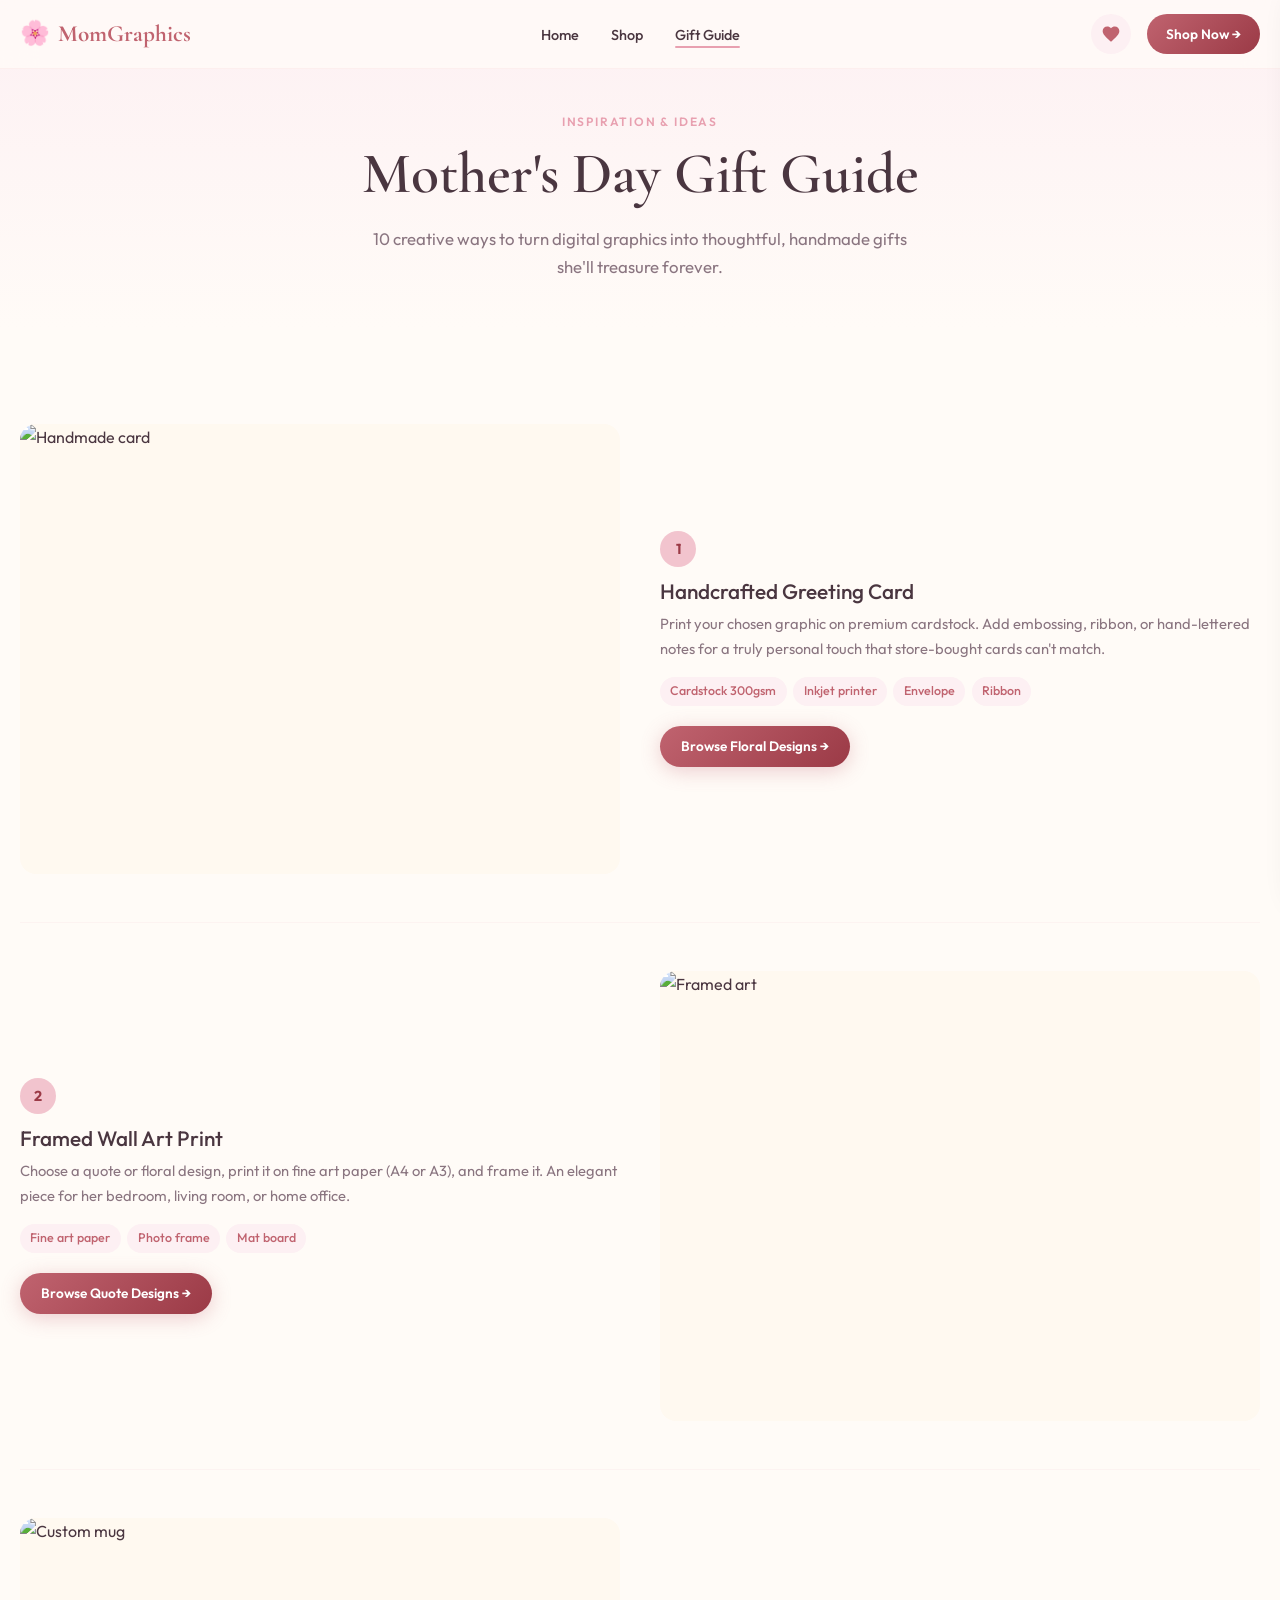
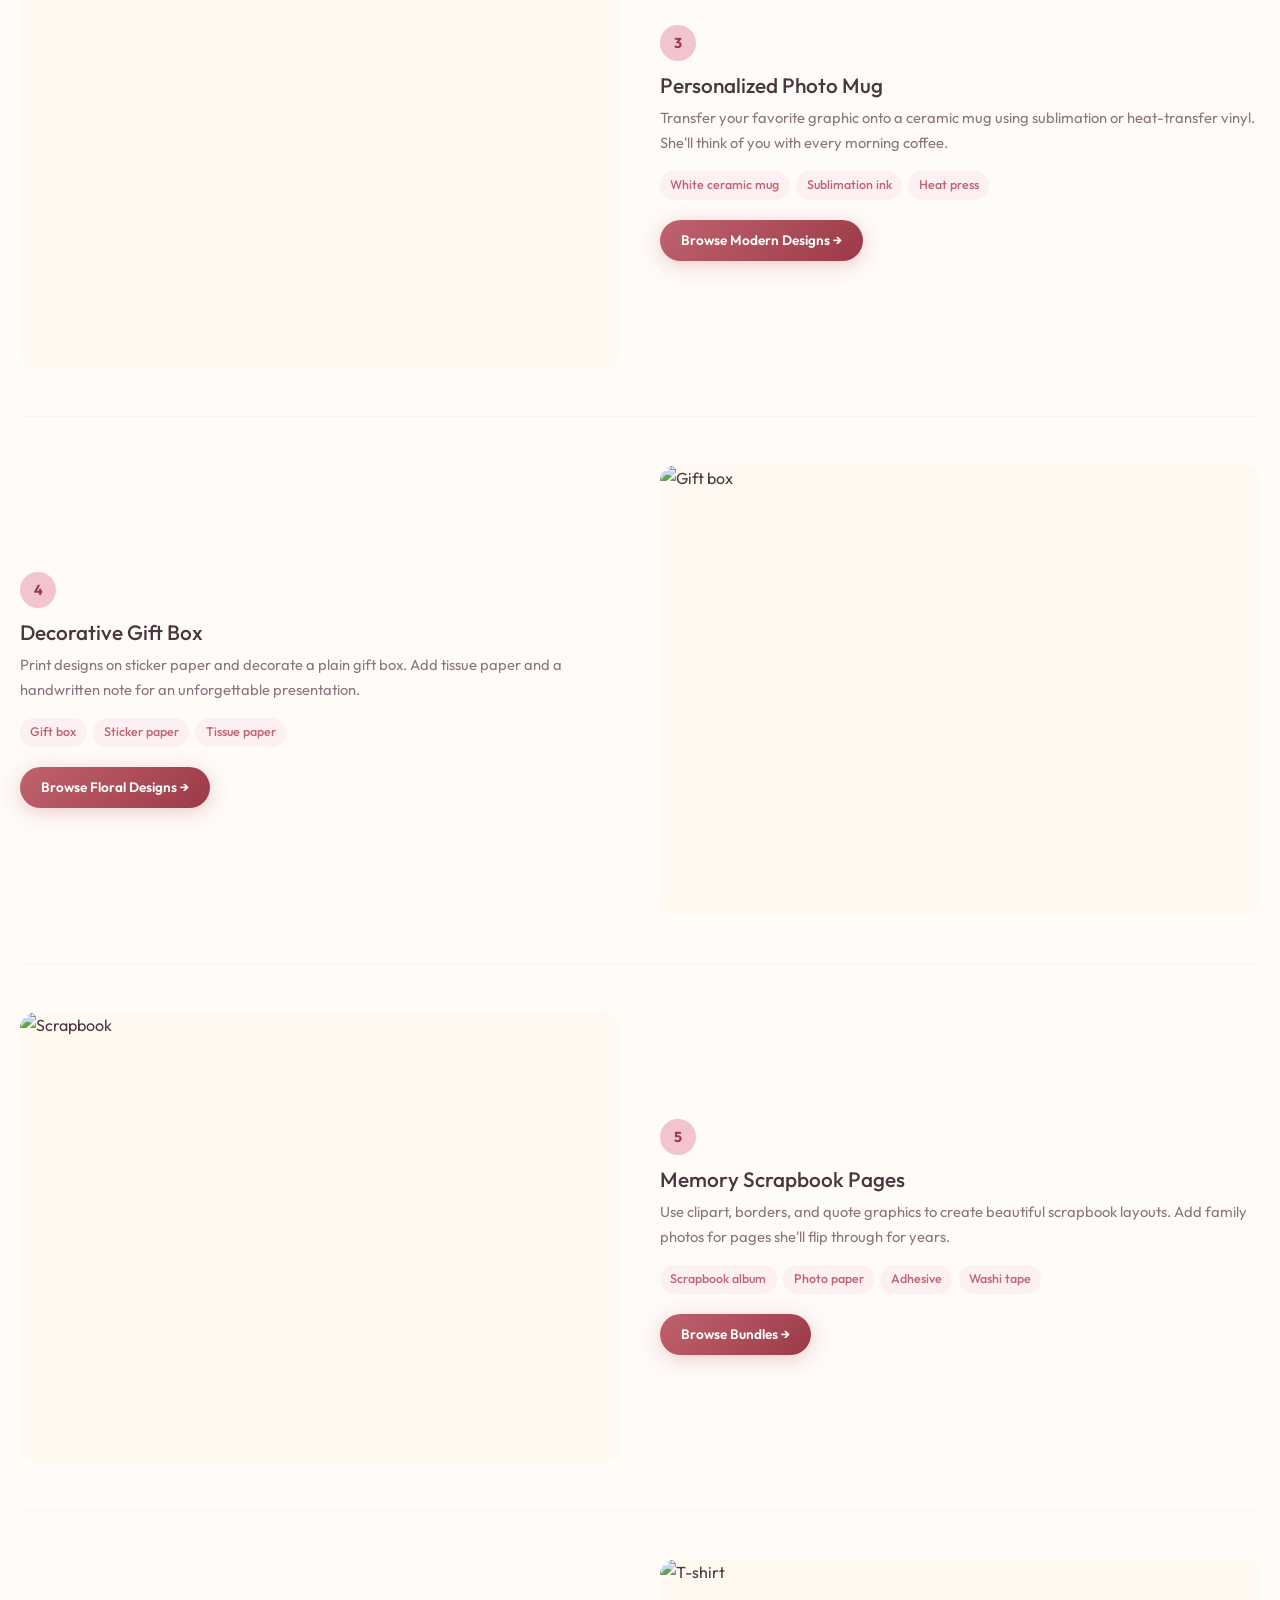
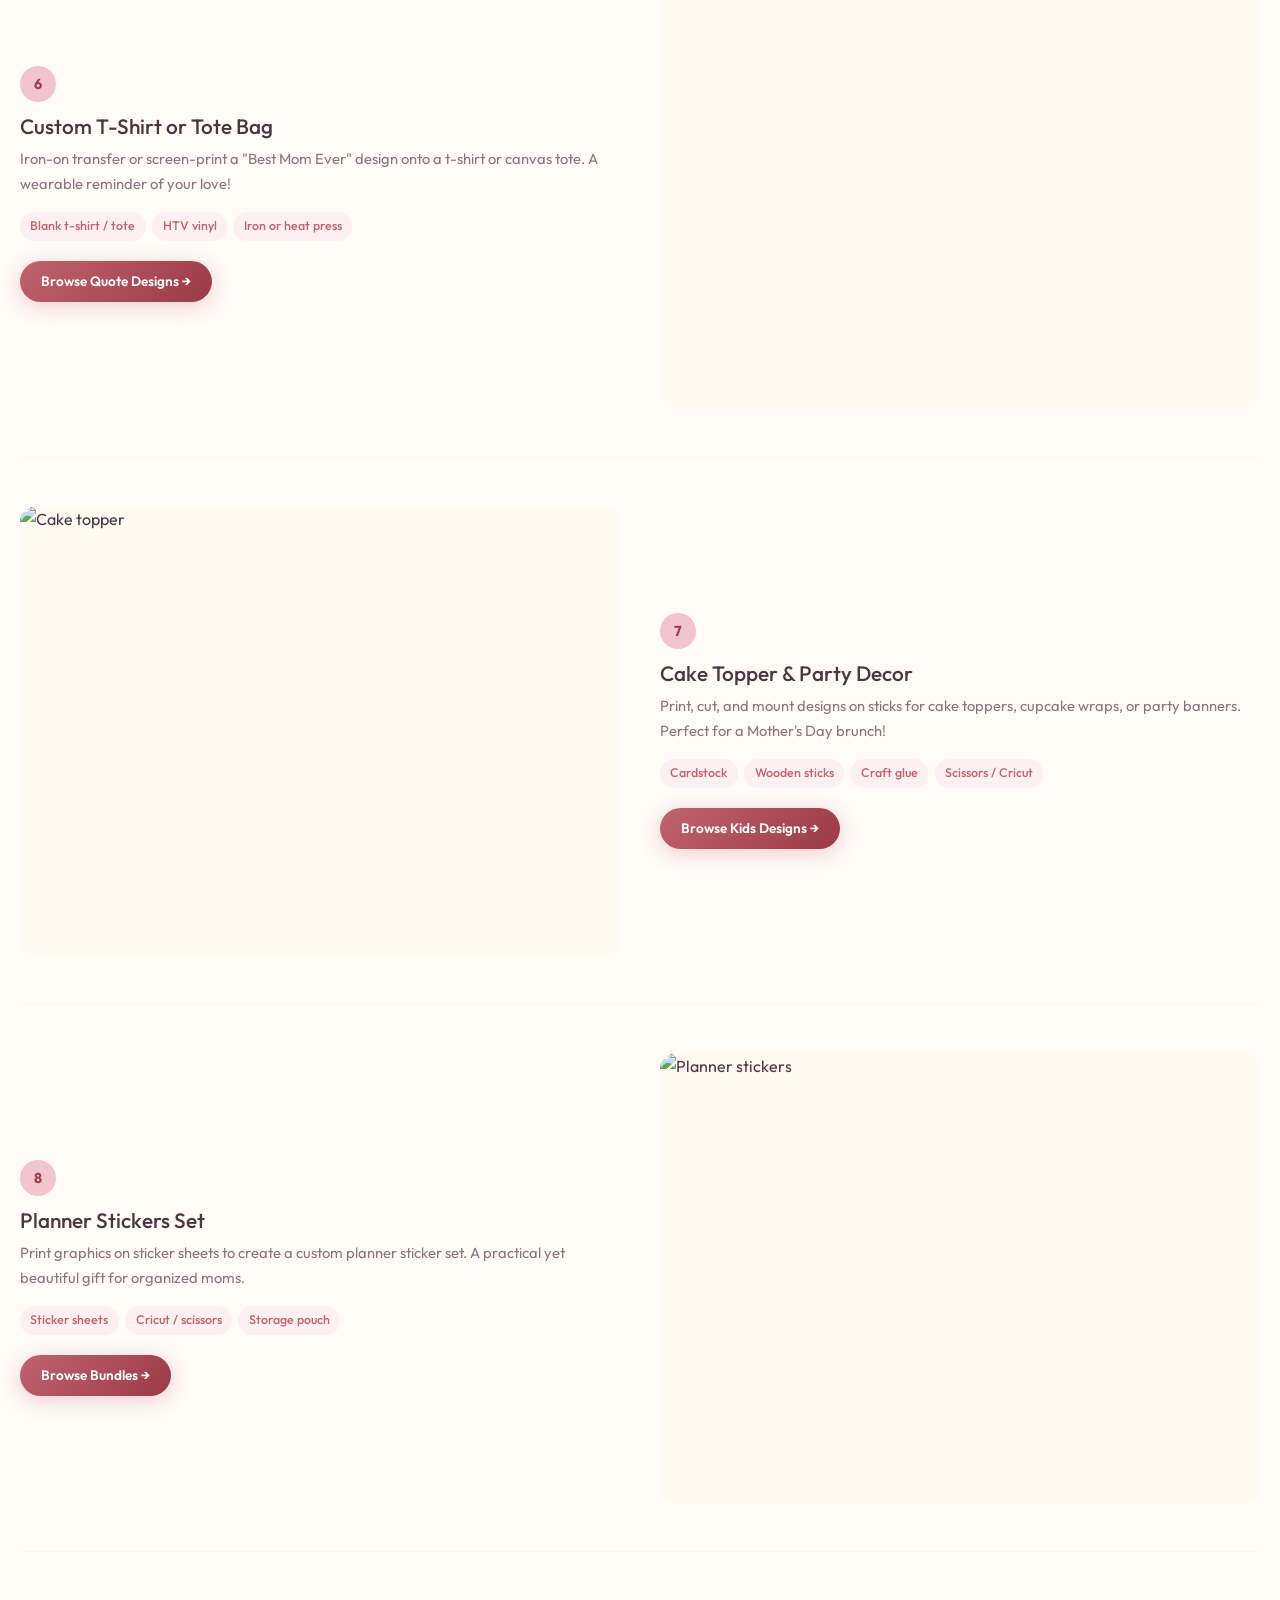
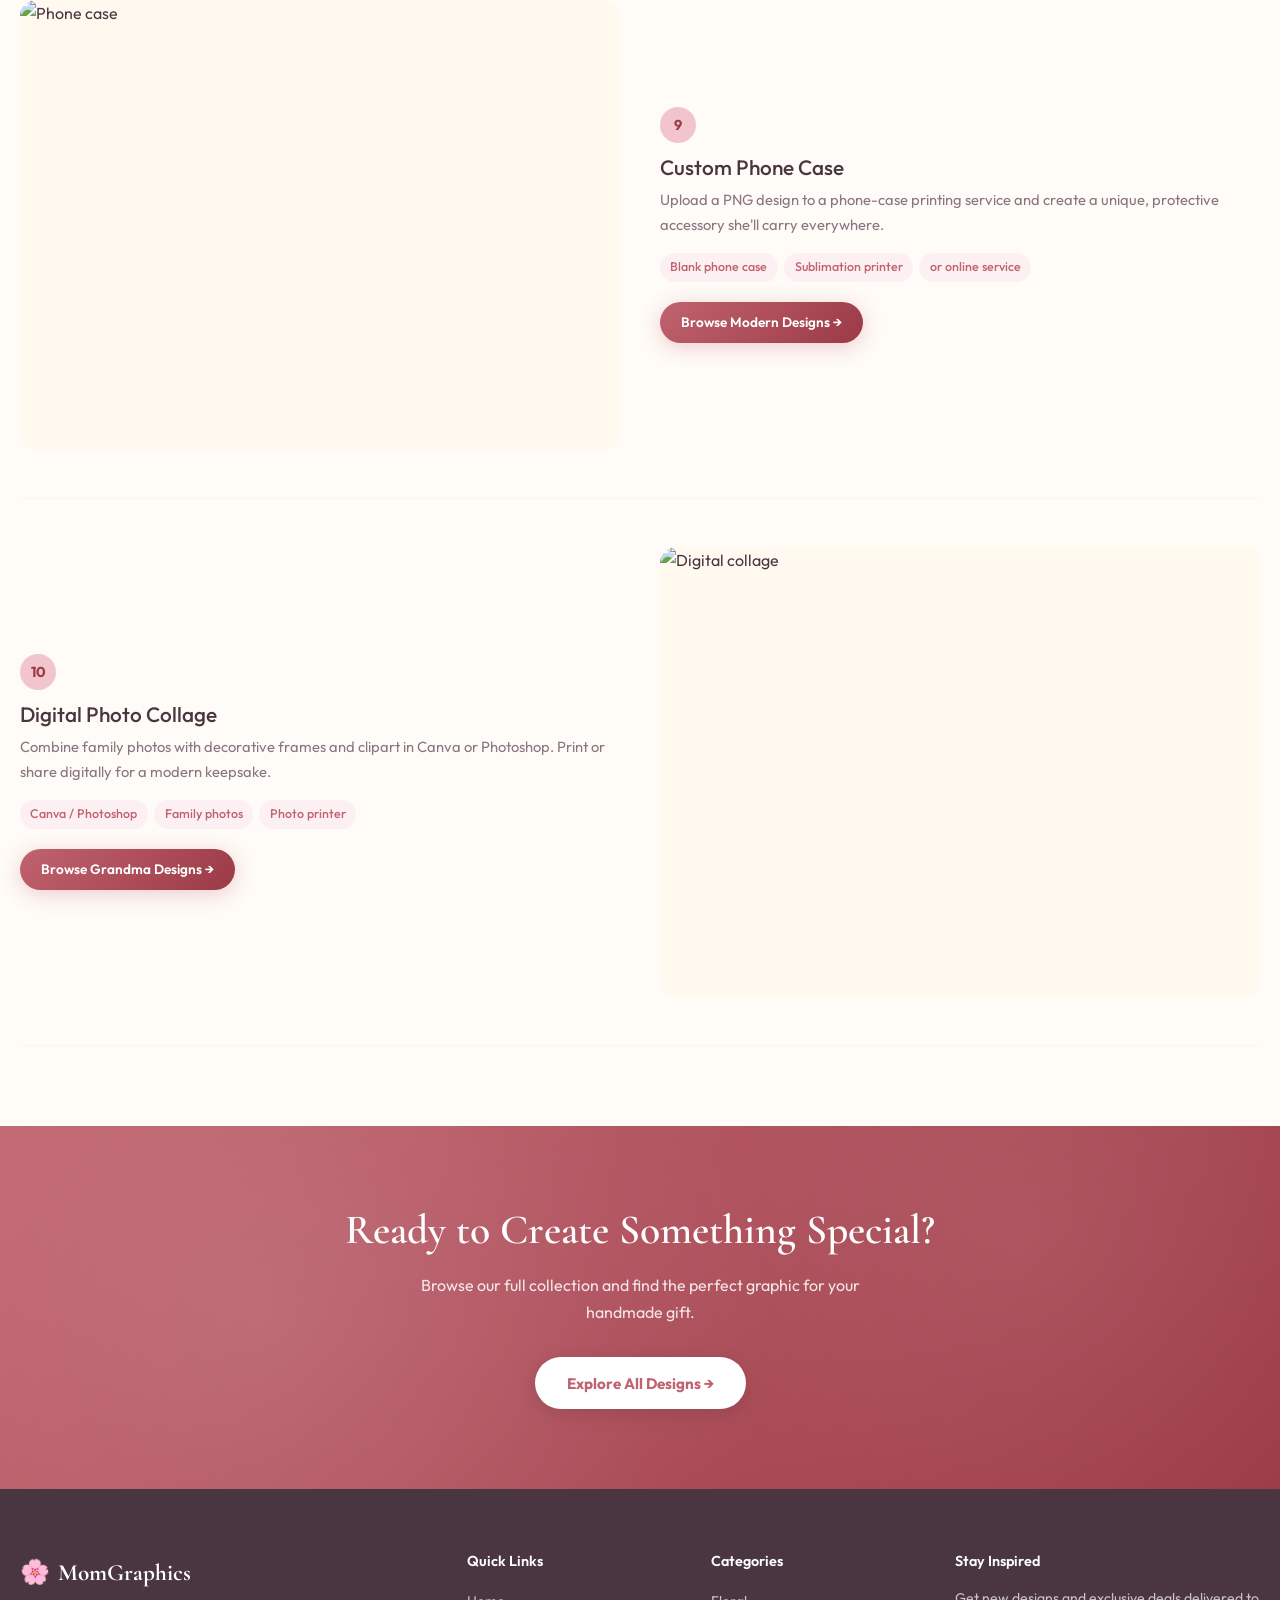
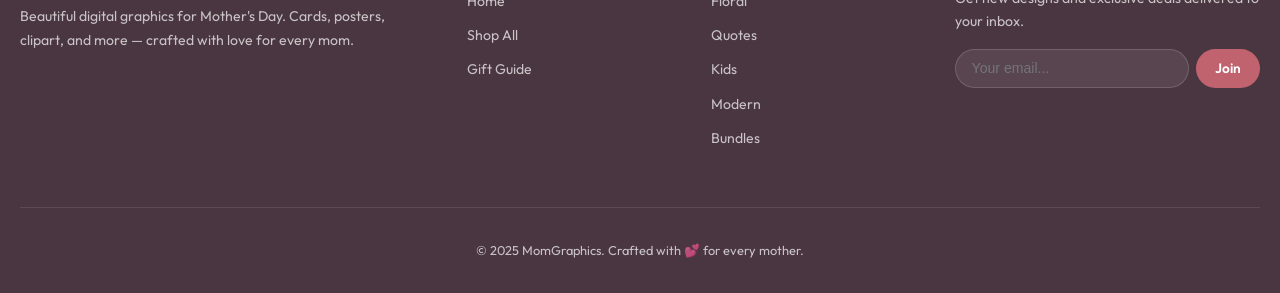
==== gift-guide.html @ 2a2a59f3 "Add files via upload" ====
<!DOCTYPE html>
<html lang="en">
<head>
  <meta charset="UTF-8">
  <meta name="viewport" content="width=device-width, initial-scale=1.0">
  <title>Gift Guide – Mother's Day Graphics</title>
  <meta name="description" content="10 creative gift ideas using Mother's Day graphics. Handmade cards, custom mugs, framed art, and more!">
  <link rel="stylesheet" href="style.css">
  <link rel="icon" href="data:image/svg+xml,<svg xmlns='http://www.w3.org/2000/svg' viewBox='0 0 100 100'><text y='.9em' font-size='90'>🌸</text></svg>">
</head>
<body>

<!-- ═══════════ HEADER ═══════════ -->
<header class="site-header">
  <div class="header-inner">
    <a href="index.html" class="logo"><span>🌸</span> MomGraphics</a>
    <button class="hamburger" onclick="toggleMobileNav()" aria-label="Menu">
      <span></span><span></span><span></span>
    </button>
    <ul class="nav-links">
      <li><a href="index.html">Home</a></li>
      <li><a href="shop.html">Shop</a></li>
      <li><a href="gift-guide.html" class="active">Gift Guide</a></li>
    </ul>
    <div class="nav-actions">
      <button class="wish-btn" onclick="openDrawer()" aria-label="Wishlist">
        <svg viewBox="0 0 24 24"><path d="M12 21.35l-1.45-1.32C5.4 15.36 2 12.28 2 8.5 2 5.42 4.42 3 7.5 3c1.74 0 3.41.81 4.5 2.09C13.09 3.81 14.76 3 16.5 3 19.58 3 22 5.42 22 8.5c0 3.78-3.4 6.86-8.55 11.54L12 21.35z"/></svg>
        <span class="wish-count">0</span>
      </button>
      <a href="shop.html" class="nav-cta">Shop Now →</a>
    </div>
  </div>
</header>

<!-- ═══════════ GIFT HERO ═══════════ -->
<section class="gift-hero">
  <div class="container">
    <span class="section-label">Inspiration & Ideas</span>
    <h1>Mother's Day Gift Guide</h1>
    <p>10 creative ways to turn digital graphics into thoughtful, handmade gifts she'll treasure forever.</p>
  </div>
</section>

<!-- ═══════════ GIFT IDEAS ═══════════ -->
<section class="gift-ideas">
  <div class="container">

    <!-- Idea 1 -->
    <div class="idea-card aos">
      <div class="idea-img">
        <img src="https://images.unsplash.com/photo-1513364776144-60967b0f800f?w=700&h=500&fit=crop" alt="Handmade card" loading="lazy">
      </div>
      <div class="idea-body">
        <span class="idea-number">1</span>
        <h3>Handcrafted Greeting Card</h3>
        <p>Print your chosen graphic on premium cardstock. Add embossing, ribbon, or hand-lettered notes for a truly personal touch that store-bought cards can't match.</p>
        <div class="idea-materials">
          <span class="mat-tag">Cardstock 300gsm</span>
          <span class="mat-tag">Inkjet printer</span>
          <span class="mat-tag">Envelope</span>
          <span class="mat-tag">Ribbon</span>
        </div>
        <a href="shop.html#floral" class="btn btn-primary" style="font-size:.85rem; padding:.6rem 1.3rem;">Browse Floral Designs →</a>
      </div>
    </div>

    <!-- Idea 2 -->
    <div class="idea-card aos">
      <div class="idea-img">
        <img src="https://images.unsplash.com/photo-1499092346589-b9b6be3e94b2?w=700&h=500&fit=crop" alt="Framed art" loading="lazy">
      </div>
      <div class="idea-body">
        <span class="idea-number">2</span>
        <h3>Framed Wall Art Print</h3>
        <p>Choose a quote or floral design, print it on fine art paper (A4 or A3), and frame it. An elegant piece for her bedroom, living room, or home office.</p>
        <div class="idea-materials">
          <span class="mat-tag">Fine art paper</span>
          <span class="mat-tag">Photo frame</span>
          <span class="mat-tag">Mat board</span>
        </div>
        <a href="shop.html#quotes" class="btn btn-primary" style="font-size:.85rem; padding:.6rem 1.3rem;">Browse Quote Designs →</a>
      </div>
    </div>

    <!-- Idea 3 -->
    <div class="idea-card aos">
      <div class="idea-img">
        <img src="https://images.unsplash.com/photo-1556103255-4443dbf8ea38?w=700&h=500&fit=crop" alt="Custom mug" loading="lazy">
      </div>
      <div class="idea-body">
        <span class="idea-number">3</span>
        <h3>Personalized Photo Mug</h3>
        <p>Transfer your favorite graphic onto a ceramic mug using sublimation or heat-transfer vinyl. She'll think of you with every morning coffee.</p>
        <div class="idea-materials">
          <span class="mat-tag">White ceramic mug</span>
          <span class="mat-tag">Sublimation ink</span>
          <span class="mat-tag">Heat press</span>
        </div>
        <a href="shop.html#modern" class="btn btn-primary" style="font-size:.85rem; padding:.6rem 1.3rem;">Browse Modern Designs →</a>
      </div>
    </div>

    <!-- Idea 4 -->
    <div class="idea-card aos">
      <div class="idea-img">
        <img src="https://images.unsplash.com/photo-1558618666-fcd25c85f82e?w=700&h=500&fit=crop" alt="Gift box" loading="lazy">
      </div>
      <div class="idea-body">
        <span class="idea-number">4</span>
        <h3>Decorative Gift Box</h3>
        <p>Print designs on sticker paper and decorate a plain gift box. Add tissue paper and a handwritten note for an unforgettable presentation.</p>
        <div class="idea-materials">
          <span class="mat-tag">Gift box</span>
          <span class="mat-tag">Sticker paper</span>
          <span class="mat-tag">Tissue paper</span>
        </div>
        <a href="shop.html#floral" class="btn btn-primary" style="font-size:.85rem; padding:.6rem 1.3rem;">Browse Floral Designs →</a>
      </div>
    </div>

    <!-- Idea 5 -->
    <div class="idea-card aos">
      <div class="idea-img">
        <img src="https://images.unsplash.com/photo-1474631245212-32dc3c8310c6?w=700&h=500&fit=crop" alt="Scrapbook" loading="lazy">
      </div>
      <div class="idea-body">
        <span class="idea-number">5</span>
        <h3>Memory Scrapbook Pages</h3>
        <p>Use clipart, borders, and quote graphics to create beautiful scrapbook layouts. Add family photos for pages she'll flip through for years.</p>
        <div class="idea-materials">
          <span class="mat-tag">Scrapbook album</span>
          <span class="mat-tag">Photo paper</span>
          <span class="mat-tag">Adhesive</span>
          <span class="mat-tag">Washi tape</span>
        </div>
        <a href="shop.html#bundles" class="btn btn-primary" style="font-size:.85rem; padding:.6rem 1.3rem;">Browse Bundles →</a>
      </div>
    </div>

    <!-- Idea 6 -->
    <div class="idea-card aos">
      <div class="idea-img">
        <img src="https://images.unsplash.com/photo-1503454537195-1dcabb73ffb9?w=700&h=500&fit=crop" alt="T-shirt" loading="lazy">
      </div>
      <div class="idea-body">
        <span class="idea-number">6</span>
        <h3>Custom T-Shirt or Tote Bag</h3>
        <p>Iron-on transfer or screen-print a "Best Mom Ever" design onto a t-shirt or canvas tote. A wearable reminder of your love!</p>
        <div class="idea-materials">
          <span class="mat-tag">Blank t-shirt / tote</span>
          <span class="mat-tag">HTV vinyl</span>
          <span class="mat-tag">Iron or heat press</span>
        </div>
        <a href="shop.html#quotes" class="btn btn-primary" style="font-size:.85rem; padding:.6rem 1.3rem;">Browse Quote Designs →</a>
      </div>
    </div>

    <!-- Idea 7 -->
    <div class="idea-card aos">
      <div class="idea-img">
        <img src="https://images.unsplash.com/photo-1471286174890-9c112ffca5b4?w=700&h=500&fit=crop" alt="Cake topper" loading="lazy">
      </div>
      <div class="idea-body">
        <span class="idea-number">7</span>
        <h3>Cake Topper & Party Decor</h3>
        <p>Print, cut, and mount designs on sticks for cake toppers, cupcake wraps, or party banners. Perfect for a Mother's Day brunch!</p>
        <div class="idea-materials">
          <span class="mat-tag">Cardstock</span>
          <span class="mat-tag">Wooden sticks</span>
          <span class="mat-tag">Craft glue</span>
          <span class="mat-tag">Scissors / Cricut</span>
        </div>
        <a href="shop.html#kids" class="btn btn-primary" style="font-size:.85rem; padding:.6rem 1.3rem;">Browse Kids Designs →</a>
      </div>
    </div>

    <!-- Idea 8 -->
    <div class="idea-card aos">
      <div class="idea-img">
        <img src="https://images.unsplash.com/photo-1574484284002-952d92456975?w=700&h=500&fit=crop" alt="Planner stickers" loading="lazy">
      </div>
      <div class="idea-body">
        <span class="idea-number">8</span>
        <h3>Planner Stickers Set</h3>
        <p>Print graphics on sticker sheets to create a custom planner sticker set. A practical yet beautiful gift for organized moms.</p>
        <div class="idea-materials">
          <span class="mat-tag">Sticker sheets</span>
          <span class="mat-tag">Cricut / scissors</span>
          <span class="mat-tag">Storage pouch</span>
        </div>
        <a href="shop.html#bundles" class="btn btn-primary" style="font-size:.85rem; padding:.6rem 1.3rem;">Browse Bundles →</a>
      </div>
    </div>

    <!-- Idea 9 -->
    <div class="idea-card aos">
      <div class="idea-img">
        <img src="https://images.unsplash.com/photo-1506905925346-21bda4d32df4?w=700&h=500&fit=crop" alt="Phone case" loading="lazy">
      </div>
      <div class="idea-body">
        <span class="idea-number">9</span>
        <h3>Custom Phone Case</h3>
        <p>Upload a PNG design to a phone-case printing service and create a unique, protective accessory she'll carry everywhere.</p>
        <div class="idea-materials">
          <span class="mat-tag">Blank phone case</span>
          <span class="mat-tag">Sublimation printer</span>
          <span class="mat-tag">or online service</span>
        </div>
        <a href="shop.html#modern" class="btn btn-primary" style="font-size:.85rem; padding:.6rem 1.3rem;">Browse Modern Designs →</a>
      </div>
    </div>

    <!-- Idea 10 -->
    <div class="idea-card aos">
      <div class="idea-img">
        <img src="https://images.unsplash.com/photo-1544027993-37dbfe43562a?w=700&h=500&fit=crop" alt="Digital collage" loading="lazy">
      </div>
      <div class="idea-body">
        <span class="idea-number">10</span>
        <h3>Digital Photo Collage</h3>
        <p>Combine family photos with decorative frames and clipart in Canva or Photoshop. Print or share digitally for a modern keepsake.</p>
        <div class="idea-materials">
          <span class="mat-tag">Canva / Photoshop</span>
          <span class="mat-tag">Family photos</span>
          <span class="mat-tag">Photo printer</span>
        </div>
        <a href="shop.html#grandmas" class="btn btn-primary" style="font-size:.85rem; padding:.6rem 1.3rem;">Browse Grandma Designs →</a>
      </div>
    </div>

  </div>
</section>

<!-- ═══════════ CTA ═══════════ -->
<section class="cta-section">
  <div class="container aos">
    <h2>Ready to Create Something Special?</h2>
    <p>Browse our full collection and find the perfect graphic for your handmade gift.</p>
    <a href="shop.html" class="btn btn-white">Explore All Designs →</a>
  </div>
</section>

<!-- ═══════════ FOOTER ═══════════ -->
<footer class="site-footer">
  <div class="container">
    <div class="footer-grid">
      <div class="footer-brand">
        <div class="logo"><span>🌸</span> MomGraphics</div>
        <p>Beautiful digital graphics for Mother's Day. Cards, posters, clipart, and more — crafted with love for every mom.</p>
      </div>
      <div class="footer-col">
        <h4>Quick Links</h4>
        <ul>
          <li><a href="index.html">Home</a></li>
          <li><a href="shop.html">Shop All</a></li>
          <li><a href="gift-guide.html">Gift Guide</a></li>
        </ul>
      </div>
      <div class="footer-col">
        <h4>Categories</h4>
        <ul>
          <li><a href="shop.html#floral">Floral</a></li>
          <li><a href="shop.html#quotes">Quotes</a></li>
          <li><a href="shop.html#kids">Kids</a></li>
          <li><a href="shop.html#modern">Modern</a></li>
          <li><a href="shop.html#bundles">Bundles</a></li>
        </ul>
      </div>
      <div class="footer-col footer-newsletter">
        <h4>Stay Inspired</h4>
        <p>Get new designs and exclusive deals delivered to your inbox.</p>
        <form onsubmit="event.preventDefault(); alert('Thank you for subscribing!');">
          <input type="email" placeholder="Your email..." required>
          <button type="submit">Join</button>
        </form>
      </div>
    </div>
    <div class="footer-bottom">
      <p>&copy; 2025 MomGraphics. Crafted with 💕 for every mother.</p>
    </div>
  </div>
</footer>

<!-- ═══════════ WISHLIST DRAWER ═══════════ -->
<div id="wishDrawer">
  <div class="drawer-header">
    <h3>♡ My Wishlist</h3>
    <button class="drawer-close" onclick="closeDrawer()">✕</button>
  </div>
  <div class="drawer-body" id="drawerList"></div>
</div>
<div id="drawerOverlay"></div>

<!-- Scroll to top -->
<button class="scroll-top" id="scrollTop" onclick="window.scrollTo({top:0,behavior:'smooth'})">↑</button>

<script src="products.js"></script>
<script src="shared.js"></script>
<script>
  window.addEventListener('scroll', ()=>{
    document.getElementById('scrollTop')?.classList.toggle('show', window.scrollY > 500);
  }, {passive:true});
</script>
</body>
</html>
---- style.css ----
/* ============================================================
   Mother's Day Graphics – Stylesheet
   Palette: Blush · Cream · Mint · Lavender · Gold
   ============================================================ */

/* ── Google Fonts import ─────────────────────────────────── */
@import url('https://fonts.googleapis.com/css2?family=Cormorant+Garamond:ital,wght@0,400;0,600;0,700;1,400&family=Outfit:wght@300;400;500;600;700&display=swap');

/* ── CSS Variables ───────────────────────────────────────── */
:root {
  /* colours */
  --blush:        #F2C4CE;
  --blush-deep:   #E8A0B0;
  --blush-light:  #FDF0F3;
  --cream:        #FFF9F0;
  --cream-dark:   #F5EDE0;
  --mint:         #C8E6D0;
  --mint-deep:    #8ECDA0;
  --lavender:     #D5C8E6;
  --lavender-deep:#B39DDB;
  --gold:         #D4A843;
  --gold-light:   #F5E6C8;
  --rose:         #C0636F;
  --rose-dark:    #9B3A46;
  --text:         #4A3640;
  --text-light:   #8A7580;
  --text-muted:   #B8A5AE;
  --white:        #FFFFFF;
  --bg:           #FFFBF7;

  /* typography */
  --font-display: 'Cormorant Garamond', Georgia, serif;
  --font-body:    'Outfit', system-ui, sans-serif;

  /* spacing */
  --gap:    1.5rem;
  --radius: 16px;
  --radius-sm: 10px;
  --radius-xs: 6px;

  /* shadows */
  --shadow-sm:  0 2px 8px rgba(74,54,64,.06);
  --shadow-md:  0 4px 20px rgba(74,54,64,.08);
  --shadow-lg:  0 8px 40px rgba(74,54,64,.12);
  --shadow-glow:0 0 30px rgba(242,196,206,.5);

  /* transitions */
  --ease: cubic-bezier(.4,0,.2,1);
}

/* ── Reset & Base ────────────────────────────────────────── */
*, *::before, *::after { box-sizing: border-box; margin: 0; padding: 0; }
html { scroll-behavior: smooth; -webkit-text-size-adjust: 100%; }
body {
  font-family: var(--font-body);
  font-weight: 400;
  color: var(--text);
  background: var(--bg);
  line-height: 1.65;
  overflow-x: hidden;
}
img { display: block; max-width: 100%; height: auto; }
a   { color: inherit; text-decoration: none; }
button { font-family: inherit; cursor: pointer; border: none; background: none; }

/* ── Typography ──────────────────────────────────────────── */
h1,h2,h3,h4 { font-family: var(--font-display); font-weight: 600; line-height: 1.2; color: var(--text); }
h1 { font-size: clamp(2.2rem, 5vw, 3.6rem); }
h2 { font-size: clamp(1.6rem, 3.5vw, 2.6rem); }
h3 { font-size: clamp(1rem, 2vw, 1.25rem); font-weight: 500; font-family: var(--font-body); }
.section-label {
  font-family: var(--font-body);
  font-weight: 600;
  font-size: .75rem;
  letter-spacing: .15em;
  text-transform: uppercase;
  color: var(--blush-deep);
  margin-bottom: .5rem;
  display: block;
}

/* ── Container ───────────────────────────────────────────── */
.container { max-width: 1320px; margin: 0 auto; padding: 0 1.25rem; }

/* ── Animate-on-scroll ───────────────────────────────────── */
.aos { opacity: 0; transform: translateY(28px); transition: opacity .7s var(--ease), transform .7s var(--ease); }
.aos.aos-in { opacity: 1; transform: translateY(0); }

/* ── HEADER / NAV ────────────────────────────────────────── */
.site-header {
  position: fixed; top: 0; left: 0; right: 0; z-index: 1000;
  background: rgba(255,251,247,.85);
  backdrop-filter: blur(16px); -webkit-backdrop-filter: blur(16px);
  border-bottom: 1px solid rgba(242,196,206,.2);
  transition: box-shadow .3s var(--ease), background .3s var(--ease);
}
.site-header.scrolled { box-shadow: var(--shadow-md); background: rgba(255,251,247,.96); }
.header-inner {
  display: flex; align-items: center; justify-content: space-between;
  height: 68px; max-width: 1320px; margin: 0 auto; padding: 0 1.25rem;
}
.logo {
  font-family: var(--font-display);
  font-size: 1.45rem; font-weight: 700; color: var(--rose);
  display: flex; align-items: center; gap: .5rem;
}
.logo span { font-size: 1.5rem; }
.nav-links { display: flex; align-items: center; gap: 2rem; list-style: none; }
.nav-links a {
  font-size: .9rem; font-weight: 500; color: var(--text);
  position: relative; transition: color .25s var(--ease);
}
.nav-links a::after {
  content:''; position: absolute; bottom: -4px; left: 0; width: 0; height: 2px;
  background: var(--blush-deep); border-radius: 2px; transition: width .3s var(--ease);
}
.nav-links a:hover { color: var(--rose); }
.nav-links a:hover::after, .nav-links a.active::after { width: 100%; }

.nav-actions { display: flex; align-items: center; gap: 1rem; }
.wish-btn {
  position: relative; width: 40px; height: 40px; display: flex; align-items: center; justify-content: center;
  border-radius: 50%; background: var(--blush-light); transition: background .25s var(--ease);
}
.wish-btn:hover { background: var(--blush); }
.wish-btn svg { width: 20px; height: 20px; fill: var(--rose); }
.wish-count {
  position: absolute; top: -2px; right: -2px;
  width: 18px; height: 18px; border-radius: 50%;
  background: var(--rose); color: #fff; font-size: .65rem; font-weight: 700;
  display: none; align-items: center; justify-content: center;
}
.nav-cta {
  display: inline-flex; align-items: center; gap: .4rem;
  padding: .55rem 1.2rem; border-radius: 50px;
  background: linear-gradient(135deg, var(--rose), var(--rose-dark));
  color: #fff; font-size: .85rem; font-weight: 600;
  transition: transform .25s var(--ease), box-shadow .25s var(--ease);
}
.nav-cta:hover { transform: translateY(-1px); box-shadow: 0 4px 16px rgba(192,99,111,.35); }

/* Mobile nav */
.hamburger { display: none; width: 36px; height: 36px; flex-direction: column; justify-content: center; align-items: center; gap: 5px; }
.hamburger span { display: block; width: 22px; height: 2px; background: var(--text); border-radius: 2px; transition: .3s; }

@media(max-width:768px){
  .hamburger { display: flex; }
  .nav-links {
    position: fixed; top: 68px; left: 0; right: 0;
    background: var(--bg); flex-direction: column; gap: 0;
    max-height: 0; overflow: hidden; transition: max-height .35s var(--ease);
    box-shadow: var(--shadow-md);
  }
  .nav-links.open { max-height: 320px; }
  .nav-links a { display: block; padding: 1rem 1.5rem; border-bottom: 1px solid rgba(242,196,206,.2); }
  .nav-cta { display: none; }
}

/* ── HERO SECTION ────────────────────────────────────────── */
.hero {
  position: relative;
  min-height: 92vh;
  display: flex; align-items: center; justify-content: center;
  overflow: hidden;
  margin-top: 68px;
}
.hero-video {
  position: absolute; inset: 0;
  width: 100%; height: 100%; object-fit: cover;
  z-index: 0;
}
.hero-overlay {
  position: absolute; inset: 0;
  background: linear-gradient(180deg, rgba(255,251,247,.25) 0%, rgba(255,251,247,.65) 50%, rgba(255,251,247,.92) 100%);
  z-index: 1;
}
.hero-content {
  position: relative; z-index: 2;
  text-align: center; max-width: 720px; padding: 2rem 1.25rem;
}
.hero-badge {
  display: inline-block;
  padding: .35rem 1rem; border-radius: 50px;
  background: rgba(242,196,206,.35);
  backdrop-filter: blur(8px);
  font-size: .75rem; font-weight: 600; letter-spacing: .1em; text-transform: uppercase;
  color: var(--rose); margin-bottom: 1.5rem;
}
.hero h1 { color: var(--text); margin-bottom: 1rem; }
.hero h1 em {
  font-style: italic; color: var(--rose);
  background: linear-gradient(135deg, var(--rose), var(--rose-dark));
  -webkit-background-clip: text; -webkit-text-fill-color: transparent;
}
.hero-sub {
  font-size: 1.1rem; color: var(--text-light); max-width: 520px; margin: 0 auto 2rem;
  line-height: 1.7;
}
.hero-buttons { display: flex; justify-content: center; gap: 1rem; flex-wrap: wrap; }
.btn {
  display: inline-flex; align-items: center; gap: .5rem;
  padding: .85rem 2rem; border-radius: 50px; font-weight: 600; font-size: .95rem;
  transition: all .3s var(--ease);
}
.btn-primary {
  background: linear-gradient(135deg, var(--rose), var(--rose-dark));
  color: #fff; box-shadow: 0 4px 20px rgba(192,99,111,.3);
}
.btn-primary:hover { transform: translateY(-2px); box-shadow: 0 6px 28px rgba(192,99,111,.4); }
.btn-outline {
  border: 2px solid var(--blush-deep); color: var(--rose); background: rgba(255,255,255,.6);
  backdrop-filter: blur(4px);
}
.btn-outline:hover { background: var(--blush-light); transform: translateY(-2px); }

.hero-stats {
  display: flex; justify-content: center; gap: 2.5rem; margin-top: 2.5rem;
  padding-top: 2rem; border-top: 1px solid rgba(242,196,206,.3);
}
.hero-stat { text-align: center; }
.hero-stat strong { display: block; font-family: var(--font-display); font-size: 1.6rem; color: var(--rose); }
.hero-stat small { font-size: .8rem; color: var(--text-light); }

/* ── CATEGORIES STRIP ────────────────────────────────────── */
.categories-strip {
  padding: 4.5rem 0;
  background: var(--white);
}
.cat-grid {
  display: grid;
  grid-template-columns: repeat(auto-fit, minmax(150px, 1fr));
  gap: 1.25rem;
  margin-top: 2rem;
}
.cat-card {
  display: flex; flex-direction: column; align-items: center; gap: .75rem;
  padding: 1.75rem 1rem; border-radius: var(--radius);
  background: var(--bg);
  border: 1px solid rgba(242,196,206,.2);
  transition: all .3s var(--ease); cursor: pointer; text-align: center;
}
.cat-card:hover {
  transform: translateY(-4px);
  box-shadow: var(--shadow-md);
  border-color: var(--blush);
}
.cat-icon { font-size: 2rem; }
.cat-card h3 { font-size: .95rem; font-weight: 600; }
.cat-card span:last-child { font-size: .78rem; color: var(--text-muted); }

/* ── POPULAR SECTION ─────────────────────────────────────── */
.popular-section {
  padding: 5rem 0;
}
.section-header {
  display: flex; align-items: flex-end; justify-content: space-between; margin-bottom: 2.5rem;
  flex-wrap: wrap; gap: 1rem;
}
.section-header .btn { font-size: .85rem; padding: .6rem 1.4rem; }

.products-grid {
  display: grid;
  grid-template-columns: repeat(auto-fill, minmax(280px, 1fr));
  gap: 1.5rem;
}

/* ── PRODUCT CARD ────────────────────────────────────────── */
.product-card {
  background: var(--white);
  border-radius: var(--radius);
  overflow: hidden;
  border: 1px solid rgba(242,196,206,.15);
  transition: transform .35s var(--ease), box-shadow .35s var(--ease);
  animation: fadeUp .5s var(--ease) both;
}
.product-card:hover {
  transform: translateY(-6px);
  box-shadow: var(--shadow-lg);
}
@keyframes fadeUp {
  from { opacity: 0; transform: translateY(20px); }
  to   { opacity: 1; transform: translateY(0); }
}
.card-img-wrap {
  position: relative; aspect-ratio: 1 / 1; overflow: hidden;
  background: var(--cream);
}
.card-img-wrap img {
  width: 100%; height: 100%; object-fit: cover;
  transition: transform .5s var(--ease);
}
.product-card:hover .card-img-wrap img { transform: scale(1.06); }
.card-wish {
  position: absolute; top: .75rem; right: .75rem;
  width: 36px; height: 36px; border-radius: 50%;
  background: rgba(255,255,255,.85); backdrop-filter: blur(6px);
  display: flex; align-items: center; justify-content: center;
  transition: all .25s var(--ease);
  z-index: 2;
}
.card-wish svg { width: 18px; height: 18px; fill: var(--text-muted); transition: fill .25s; }
.card-wish:hover svg, .card-wish.active svg { fill: var(--rose); }
.card-wish.active { background: var(--blush-light); }
.card-badge {
  position: absolute; bottom: .75rem; left: .75rem;
  padding: .3rem .7rem; border-radius: 50px;
  background: rgba(255,255,255,.9); backdrop-filter: blur(6px);
  font-weight: 700; font-size: .85rem; color: var(--rose);
}
.card-body { padding: 1rem 1.15rem 1.25rem; }
.card-title {
  font-size: .95rem; font-weight: 600; margin-bottom: .5rem;
  display: -webkit-box; -webkit-line-clamp: 2; -webkit-box-orient: vertical; overflow: hidden;
}
.card-meta {
  display: flex; justify-content: space-between; align-items: center; margin-bottom: .85rem;
}
.card-downloads {
  display: flex; align-items: center; gap: .3rem;
  font-size: .78rem; color: var(--text-muted);
}
.card-formats { display: flex; gap: .3rem; flex-wrap: wrap; }
.fmt-tag {
  padding: .15rem .45rem; border-radius: 4px;
  background: var(--blush-light); color: var(--rose);
  font-size: .65rem; font-weight: 600; letter-spacing: .04em;
}
.card-btn {
  display: flex; align-items: center; justify-content: center; gap: .45rem;
  width: 100%; padding: .7rem; border-radius: var(--radius-sm);
  background: linear-gradient(135deg, var(--rose), var(--rose-dark));
  color: #fff; font-weight: 600; font-size: .8rem;
  letter-spacing: .04em;
  transition: all .3s var(--ease);
}
.card-btn:hover {
  box-shadow: 0 4px 16px rgba(192,99,111,.35);
  transform: translateY(-1px);
}

/* ── QUOTE / INSPIRATION ─────────────────────────────────── */
.quote-section {
  padding: 5rem 0;
  background: linear-gradient(135deg, var(--blush-light), var(--cream));
  text-align: center;
  position: relative; overflow: hidden;
}
.quote-section::before {
  content: '❝'; position: absolute; top: -20px; left: 50%; transform: translateX(-50%);
  font-size: 12rem; color: rgba(242,196,206,.3); pointer-events: none;
}
.quote-section blockquote {
  font-family: var(--font-display);
  font-size: clamp(1.4rem, 3vw, 2.2rem);
  font-style: italic;
  color: var(--text);
  max-width: 700px; margin: 0 auto 1rem;
  position: relative; z-index: 1;
}
.quote-author { color: var(--text-light); font-size: .95rem; }

/* ── WHY US ──────────────────────────────────────────────── */
.why-section { padding: 5rem 0; background: var(--white); }
.why-grid {
  display: grid; grid-template-columns: repeat(auto-fit, minmax(250px, 1fr));
  gap: 2rem; margin-top: 2rem;
}
.why-card {
  text-align: center; padding: 2.5rem 1.5rem;
  border-radius: var(--radius);
  background: var(--bg);
  border: 1px solid rgba(242,196,206,.15);
  transition: transform .3s var(--ease), box-shadow .3s var(--ease);
}
.why-card:hover { transform: translateY(-4px); box-shadow: var(--shadow-md); }
.why-icon {
  width: 64px; height: 64px; border-radius: 50%;
  display: flex; align-items: center; justify-content: center;
  font-size: 1.8rem; margin: 0 auto 1.25rem;
  background: var(--blush-light);
}
.why-card h3 { margin-bottom: .5rem; }
.why-card p { color: var(--text-light); font-size: .9rem; }

/* ── GIFT GUIDE TEASER ───────────────────────────────────── */
.gift-teaser { padding: 5rem 0; }
.gift-teaser-grid {
  display: grid; grid-template-columns: repeat(auto-fit, minmax(300px, 1fr));
  gap: 2rem; margin-top: 2rem;
}
.gift-card {
  border-radius: var(--radius);
  overflow: hidden;
  background: var(--white);
  border: 1px solid rgba(242,196,206,.15);
  transition: transform .3s var(--ease), box-shadow .3s var(--ease);
}
.gift-card:hover { transform: translateY(-4px); box-shadow: var(--shadow-md); }
.gift-card img { width: 100%; aspect-ratio: 16/10; object-fit: cover; }
.gift-card-body { padding: 1.25rem; }
.gift-card-body h3 { margin-bottom: .4rem; }
.gift-card-body p { color: var(--text-light); font-size: .88rem; }

/* ── CTA / FREE SAMPLE ───────────────────────────────────── */
.cta-section {
  padding: 5rem 0;
  background: linear-gradient(135deg, var(--rose), var(--rose-dark));
  text-align: center; color: #fff; position: relative; overflow: hidden;
}
.cta-section::before {
  content:''; position:absolute; inset:0;
  background: radial-gradient(circle at 20% 50%, rgba(255,255,255,.12) 0%, transparent 50%),
              radial-gradient(circle at 80% 30%, rgba(255,255,255,.08) 0%, transparent 40%);
}
.cta-section h2 { color: #fff; position: relative; z-index:1; }
.cta-section p { color: rgba(255,255,255,.85); margin: 1rem auto 2rem; max-width: 500px; position: relative; z-index:1; }
.cta-section .btn { position: relative; z-index:1; }
.btn-white {
  background: #fff; color: var(--rose); font-weight: 700;
  box-shadow: 0 4px 20px rgba(0,0,0,.12);
}
.btn-white:hover { transform: translateY(-2px); box-shadow: 0 6px 28px rgba(0,0,0,.18); }
.cta-form {
  display: flex; gap: .5rem; justify-content: center; flex-wrap: wrap;
  position: relative; z-index:1; margin-top: 1.5rem;
}
.cta-form input {
  padding: .8rem 1.25rem; border-radius: 50px; border: 2px solid rgba(255,255,255,.3);
  background: rgba(255,255,255,.15); color: #fff; font-size: .95rem;
  width: 300px; max-width: 100%; outline: none;
  backdrop-filter: blur(4px);
  transition: border-color .25s;
}
.cta-form input::placeholder { color: rgba(255,255,255,.6); }
.cta-form input:focus { border-color: rgba(255,255,255,.7); }

/* ── FOOTER ──────────────────────────────────────────────── */
.site-footer {
  background: var(--text);
  color: rgba(255,255,255,.7);
  padding: 4rem 0 2rem;
}
.footer-grid {
  display: grid; grid-template-columns: 2fr 1fr 1fr 1.5fr;
  gap: 2.5rem; margin-bottom: 3rem;
}
.footer-brand .logo { color: #fff; margin-bottom: .75rem; }
.footer-brand p { font-size: .88rem; line-height: 1.7; }
.footer-col h4 { color: #fff; font-family: var(--font-body); font-size: .9rem; font-weight: 600; margin-bottom: 1rem; }
.footer-col ul { list-style: none; }
.footer-col li { margin-bottom: .5rem; }
.footer-col a { font-size: .88rem; transition: color .25s; }
.footer-col a:hover { color: var(--blush); }
.footer-newsletter p { font-size: .88rem; margin-bottom: 1rem; }
.footer-newsletter form { display: flex; gap: .4rem; }
.footer-newsletter input {
  flex: 1; padding: .65rem 1rem; border-radius: 50px;
  border: 1px solid rgba(255,255,255,.15); background: rgba(255,255,255,.08);
  color: #fff; font-size: .88rem; outline: none; transition: border-color .25s;
}
.footer-newsletter input:focus { border-color: var(--blush); }
.footer-newsletter button {
  padding: .65rem 1.2rem; border-radius: 50px;
  background: var(--rose); color: #fff; font-weight: 600; font-size: .85rem;
  transition: background .25s;
}
.footer-newsletter button:hover { background: var(--blush-deep); }
.footer-bottom {
  text-align: center; padding-top: 2rem;
  border-top: 1px solid rgba(255,255,255,.1);
  font-size: .8rem;
}

@media(max-width:768px){
  .footer-grid { grid-template-columns: 1fr 1fr; }
}
@media(max-width:480px){
  .footer-grid { grid-template-columns: 1fr; }
}

/* ── SHOP PAGE ───────────────────────────────────────────── */
.shop-layout {
  display: grid; grid-template-columns: 260px 1fr; gap: 2rem;
  padding: 6.5rem 0 4rem;
}
@media(max-width:900px){
  .shop-layout { grid-template-columns: 1fr; }
}

/* Sidebar */
.shop-sidebar {
  position: sticky; top: 88px; align-self: start;
}
.sidebar-card {
  background: var(--white); border-radius: var(--radius);
  padding: 1.5rem; border: 1px solid rgba(242,196,206,.15);
}
.sidebar-card h3 { margin-bottom: 1rem; font-size: 1rem; font-weight: 600; }
.cat-link {
  display: flex; align-items: center; justify-content: space-between;
  padding: .6rem .75rem; border-radius: var(--radius-sm);
  cursor: pointer; transition: background .25s, color .25s;
  font-size: .9rem;
}
.cat-link:hover { background: var(--blush-light); }
.cat-link.active { background: var(--blush); color: var(--rose-dark); font-weight: 600; }
.cat-link .cat-label { display: flex; align-items: center; gap: .5rem; }
.cat-count {
  font-size: .75rem; font-weight: 600;
  background: var(--blush-light); color: var(--rose);
  padding: .15rem .5rem; border-radius: 50px;
}
.cat-link.active .cat-count { background: rgba(255,255,255,.6); }

/* Search */
.search-wrap {
  position: relative; margin-bottom: 1.5rem;
}
.search-wrap svg {
  position: absolute; left: 1rem; top: 50%; transform: translateY(-50%);
  width: 18px; height: 18px; stroke: var(--text-muted);
}
.search-wrap input {
  width: 100%; padding: .75rem 1rem .75rem 2.75rem;
  border-radius: 50px; border: 1px solid rgba(242,196,206,.3);
  background: var(--white); font-size: .9rem; outline: none;
  transition: border-color .25s, box-shadow .25s;
}
.search-wrap input:focus { border-color: var(--blush-deep); box-shadow: 0 0 0 3px rgba(242,196,206,.25); }

/* Catalog info */
.catalog-topbar {
  display: flex; justify-content: space-between; align-items: center;
  margin-bottom: 1.5rem; flex-wrap: wrap; gap: .5rem;
}
#catalogInfo { font-size: .88rem; color: var(--text-light); }

/* Pagination */
.pagination { display: flex; justify-content: center; gap: .4rem; margin-top: 2.5rem; }
.page-btn {
  width: 40px; height: 40px; border-radius: 50%;
  display: flex; align-items: center; justify-content: center;
  font-weight: 600; font-size: .9rem; color: var(--text);
  background: var(--white); border: 1px solid rgba(242,196,206,.2);
  transition: all .25s var(--ease);
}
.page-btn:hover { background: var(--blush-light); border-color: var(--blush); }
.page-btn.active { background: var(--rose); color: #fff; border-color: var(--rose); }
.page-btn.disabled { opacity: .35; pointer-events: none; }

.no-results {
  grid-column: 1/-1; text-align: center; padding: 4rem 1rem;
  color: var(--text-light); font-size: 1.1rem;
}

/* ── GIFT GUIDE PAGE ─────────────────────────────────────── */
.gift-hero {
  padding: 7rem 0 3rem; text-align: center;
  background: linear-gradient(180deg, var(--blush-light), var(--bg));
}
.gift-hero p { max-width: 560px; margin: 1rem auto 0; color: var(--text-light); font-size: 1.05rem; }

.gift-ideas { padding: 3rem 0 5rem; }
.idea-card {
  display: grid; grid-template-columns: 1fr 1fr; gap: 2.5rem; align-items: center;
  padding: 3rem 0;
  border-bottom: 1px solid rgba(242,196,206,.15);
}
.idea-card:nth-child(even) { direction: rtl; }
.idea-card:nth-child(even) > * { direction: ltr; }
.idea-img {
  border-radius: var(--radius); overflow: hidden;
  aspect-ratio: 4/3; background: var(--cream);
}
.idea-img img { width: 100%; height: 100%; object-fit: cover; }
.idea-number {
  display: inline-flex; align-items: center; justify-content: center;
  width: 36px; height: 36px; border-radius: 50%;
  background: var(--blush); color: var(--rose-dark);
  font-weight: 700; font-size: .9rem; margin-bottom: .75rem;
}
.idea-body h3 { font-size: 1.3rem; margin-bottom: .5rem; }
.idea-body p { color: var(--text-light); font-size: .92rem; margin-bottom: 1rem; }
.idea-materials {
  display: flex; flex-wrap: wrap; gap: .4rem; margin-bottom: 1.25rem;
}
.mat-tag {
  padding: .25rem .65rem; border-radius: 50px;
  background: var(--blush-light); color: var(--rose);
  font-size: .78rem; font-weight: 500;
}

@media(max-width:768px){
  .idea-card, .idea-card:nth-child(even) {
    grid-template-columns: 1fr; direction: ltr;
  }
}

/* ── WISHLIST DRAWER ─────────────────────────────────────── */
#wishDrawer {
  position: fixed; top: 0; right: -400px; width: 380px; max-width: 90vw;
  height: 100vh; background: var(--white); z-index: 2000;
  box-shadow: -4px 0 30px rgba(0,0,0,.12);
  transition: right .35s var(--ease);
  display: flex; flex-direction: column;
}
#wishDrawer.open { right: 0; }
.drawer-header {
  display: flex; align-items: center; justify-content: space-between;
  padding: 1.25rem 1.5rem;
  border-bottom: 1px solid rgba(242,196,206,.2);
}
.drawer-header h3 { font-size: 1.1rem; font-weight: 600; }
.drawer-close { width: 36px; height: 36px; display: flex; align-items: center; justify-content: center; font-size: 1.2rem; border-radius: 50%; background: var(--blush-light); }
.drawer-close:hover { background: var(--blush); }
.drawer-body { flex: 1; overflow-y: auto; padding: 1rem 1.5rem; }
.drawer-item {
  display: flex; align-items: center; gap: .75rem;
  padding: .75rem 0; border-bottom: 1px solid rgba(242,196,206,.1);
}
.drawer-item img { width: 56px; height: 56px; border-radius: var(--radius-xs); object-fit: cover; }
.drawer-item-info { flex: 1; }
.drawer-item-title { font-size: .88rem; font-weight: 500; display: block; }
.drawer-item-price { font-size: .8rem; color: var(--rose); font-weight: 600; }
.drawer-remove { width: 28px; height: 28px; border-radius: 50%; background: var(--blush-light); display: flex; align-items: center; justify-content: center; font-size: .75rem; color: var(--text-muted); }
.drawer-remove:hover { background: var(--blush); color: var(--rose); }
.drawer-empty { text-align: center; color: var(--text-muted); padding: 3rem 1rem; line-height: 1.7; }
#drawerOverlay {
  position: fixed; inset: 0; background: rgba(74,54,64,.3);
  backdrop-filter: blur(4px); z-index: 1999;
  opacity: 0; pointer-events: none; transition: opacity .3s;
}
#wishDrawer.open ~ #drawerOverlay { opacity: 1; pointer-events: auto; }

/* ── PAGE HERO (shop, guide) ─────────────────────────────── */
.page-hero {
  padding: 7rem 0 2.5rem; text-align: center;
  background: linear-gradient(180deg, var(--blush-light), var(--bg));
}
.page-hero h1 { margin-bottom: .5rem; }
.page-hero p { color: var(--text-light); max-width: 500px; margin: 0 auto; }

/* ── DECORATIVE ──────────────────────────────────────────── */
.deco-dots {
  position: absolute; width: 200px; height: 200px;
  background-image: radial-gradient(var(--blush) 1.5px, transparent 1.5px);
  background-size: 18px 18px;
  opacity: .25; pointer-events: none;
}

/* ── SCROLL TO TOP ───────────────────────────────────────── */
.scroll-top {
  position: fixed; bottom: 2rem; right: 2rem; z-index: 900;
  width: 44px; height: 44px; border-radius: 50%;
  background: var(--rose); color: #fff;
  display: flex; align-items: center; justify-content: center;
  box-shadow: var(--shadow-md);
  opacity: 0; transform: translateY(10px);
  transition: opacity .3s, transform .3s;
  font-size: 1.2rem;
}
.scroll-top.show { opacity: 1; transform: translateY(0); }
.scroll-top:hover { background: var(--rose-dark); }

/* ── Limited badge ───────────────────────────────────────── */
.limited-badge {
  display: inline-block;
  padding: .25rem .75rem; border-radius: 50px;
  background: linear-gradient(135deg, var(--gold), var(--gold-light));
  color: #fff; font-size: .7rem; font-weight: 700; letter-spacing: .08em; text-transform: uppercase;
}
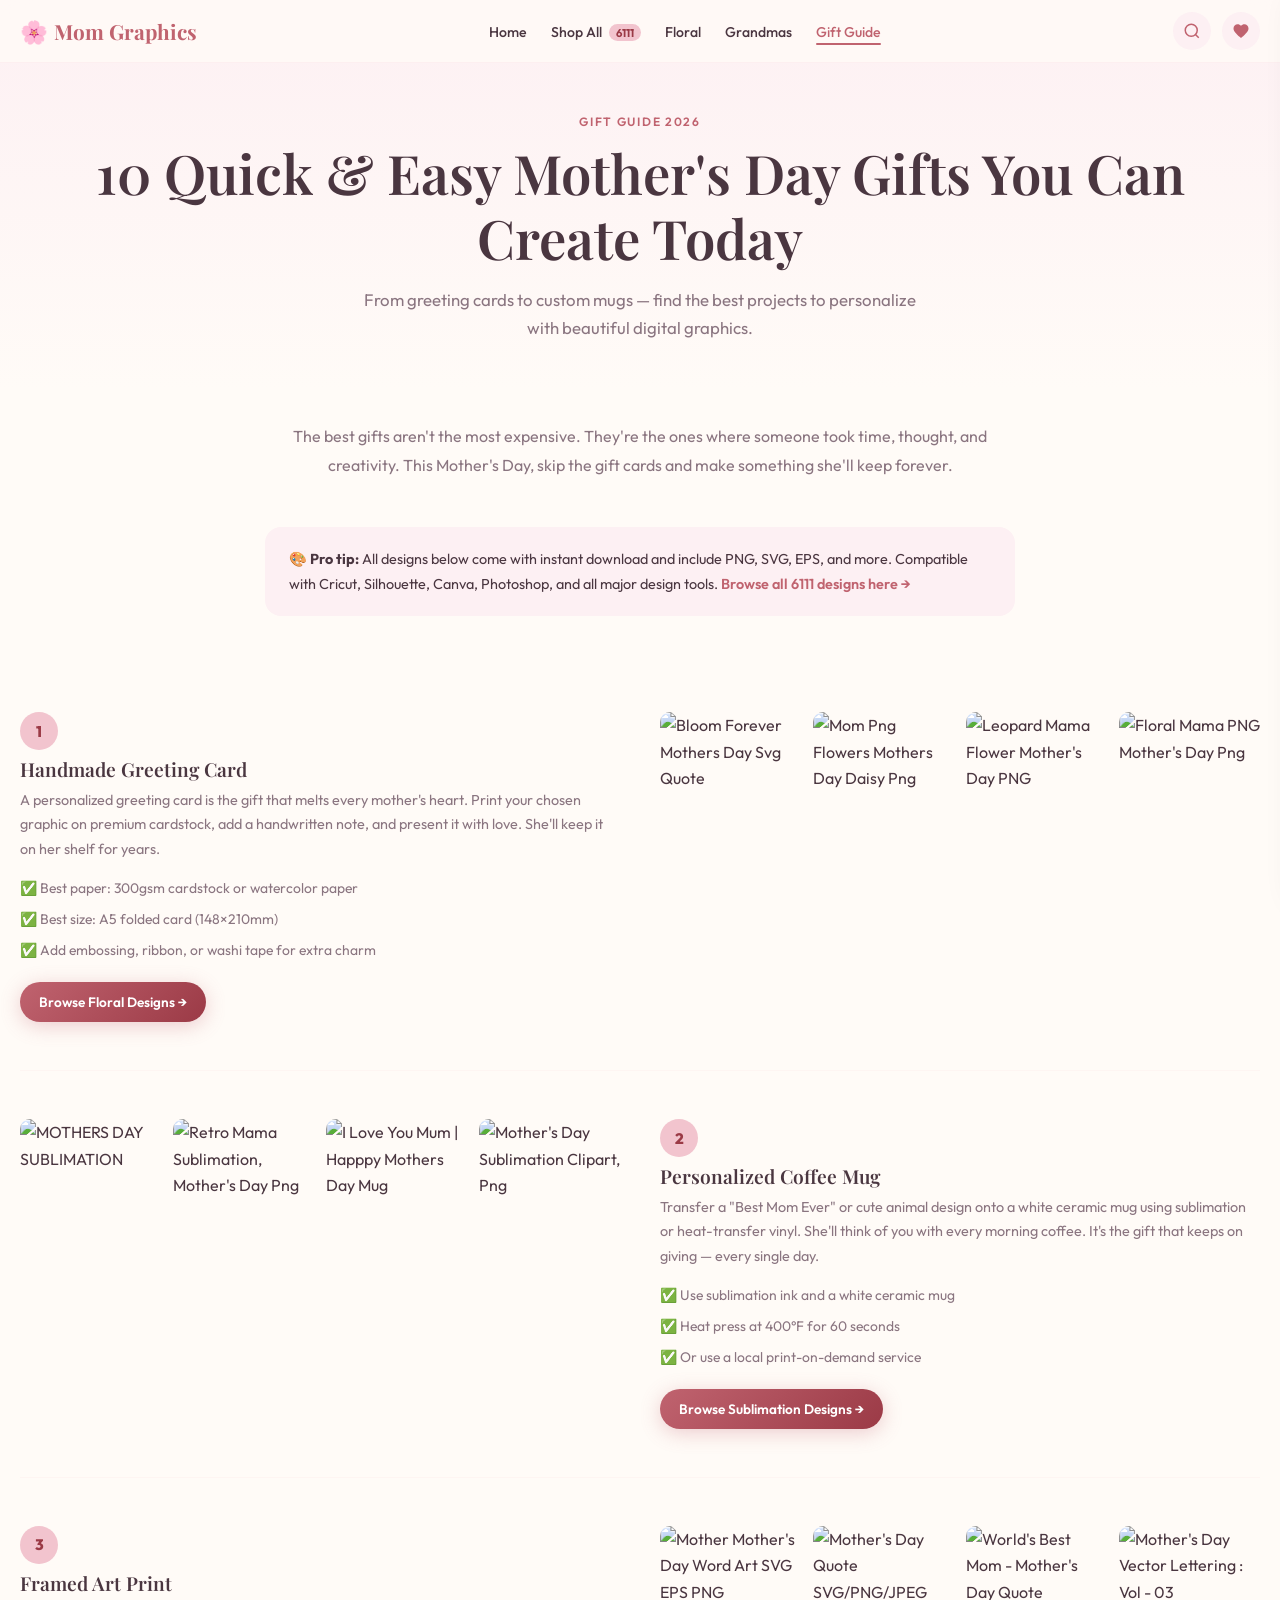
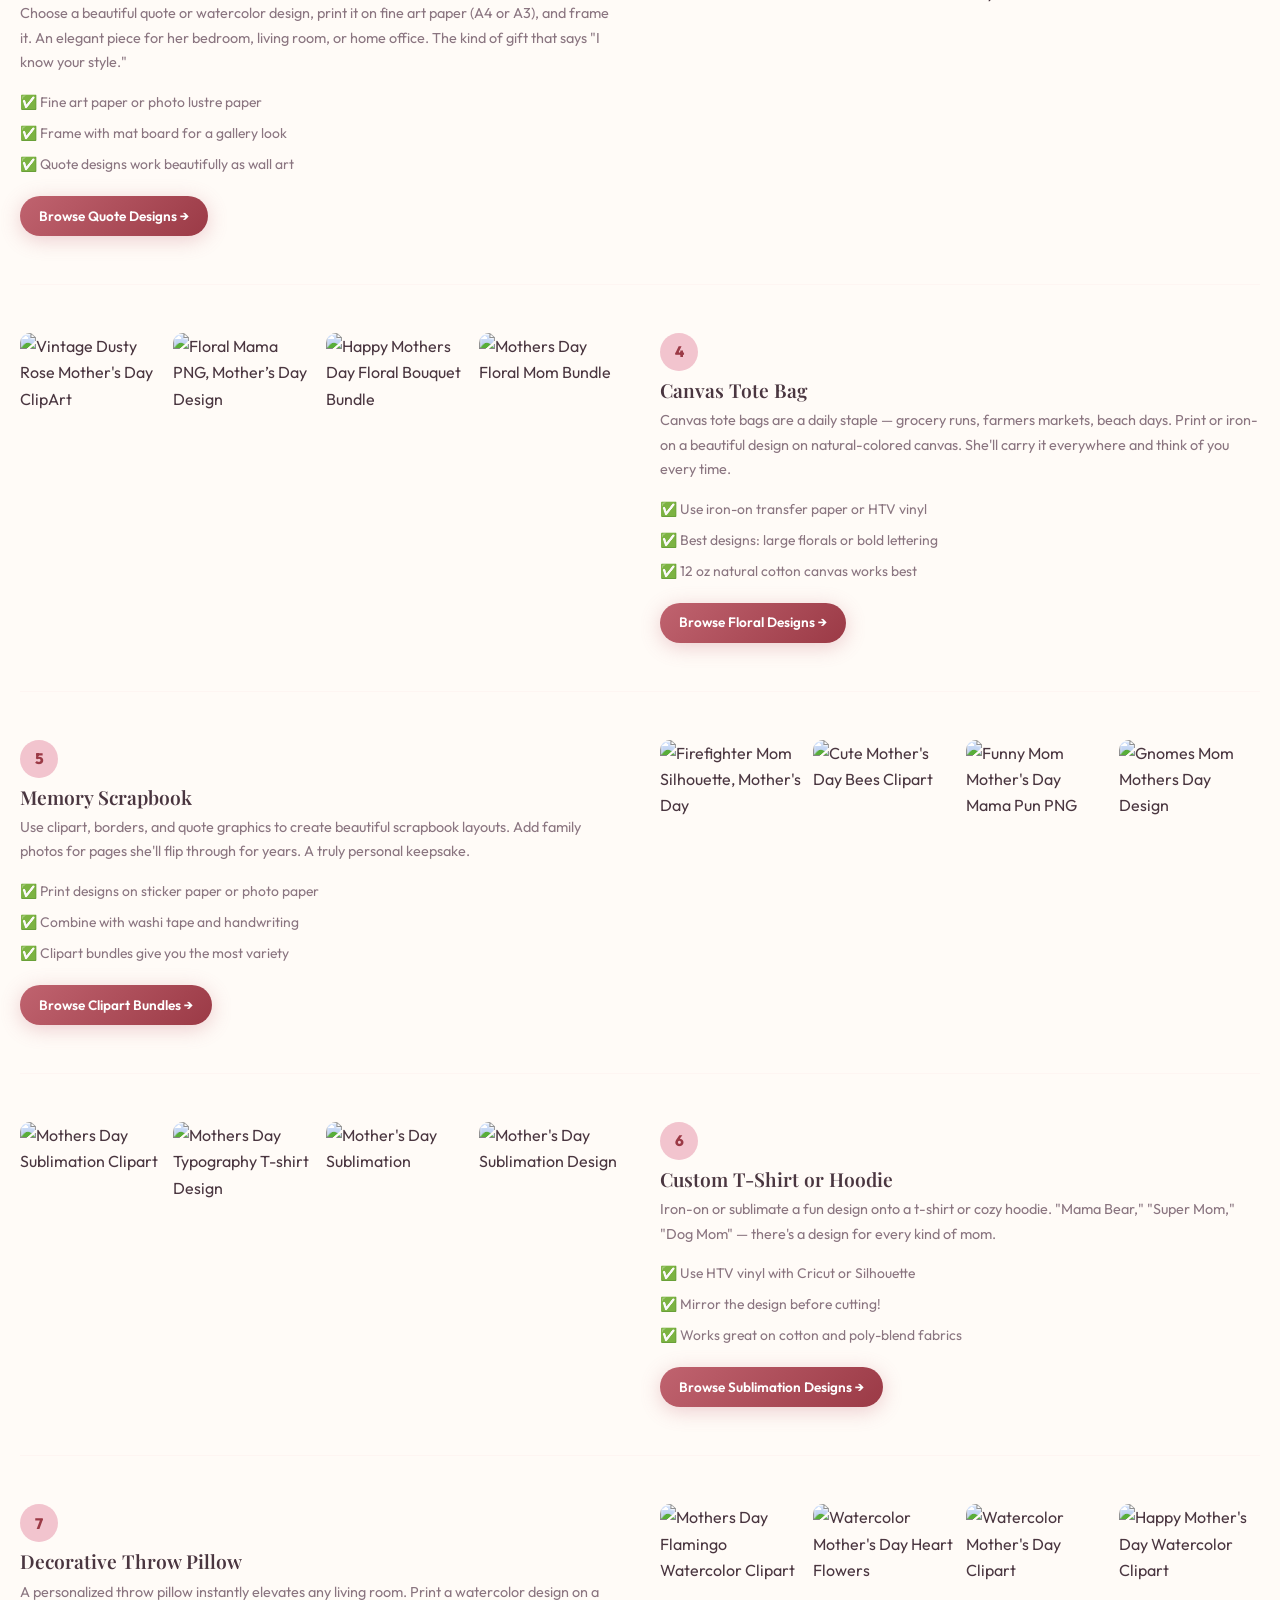
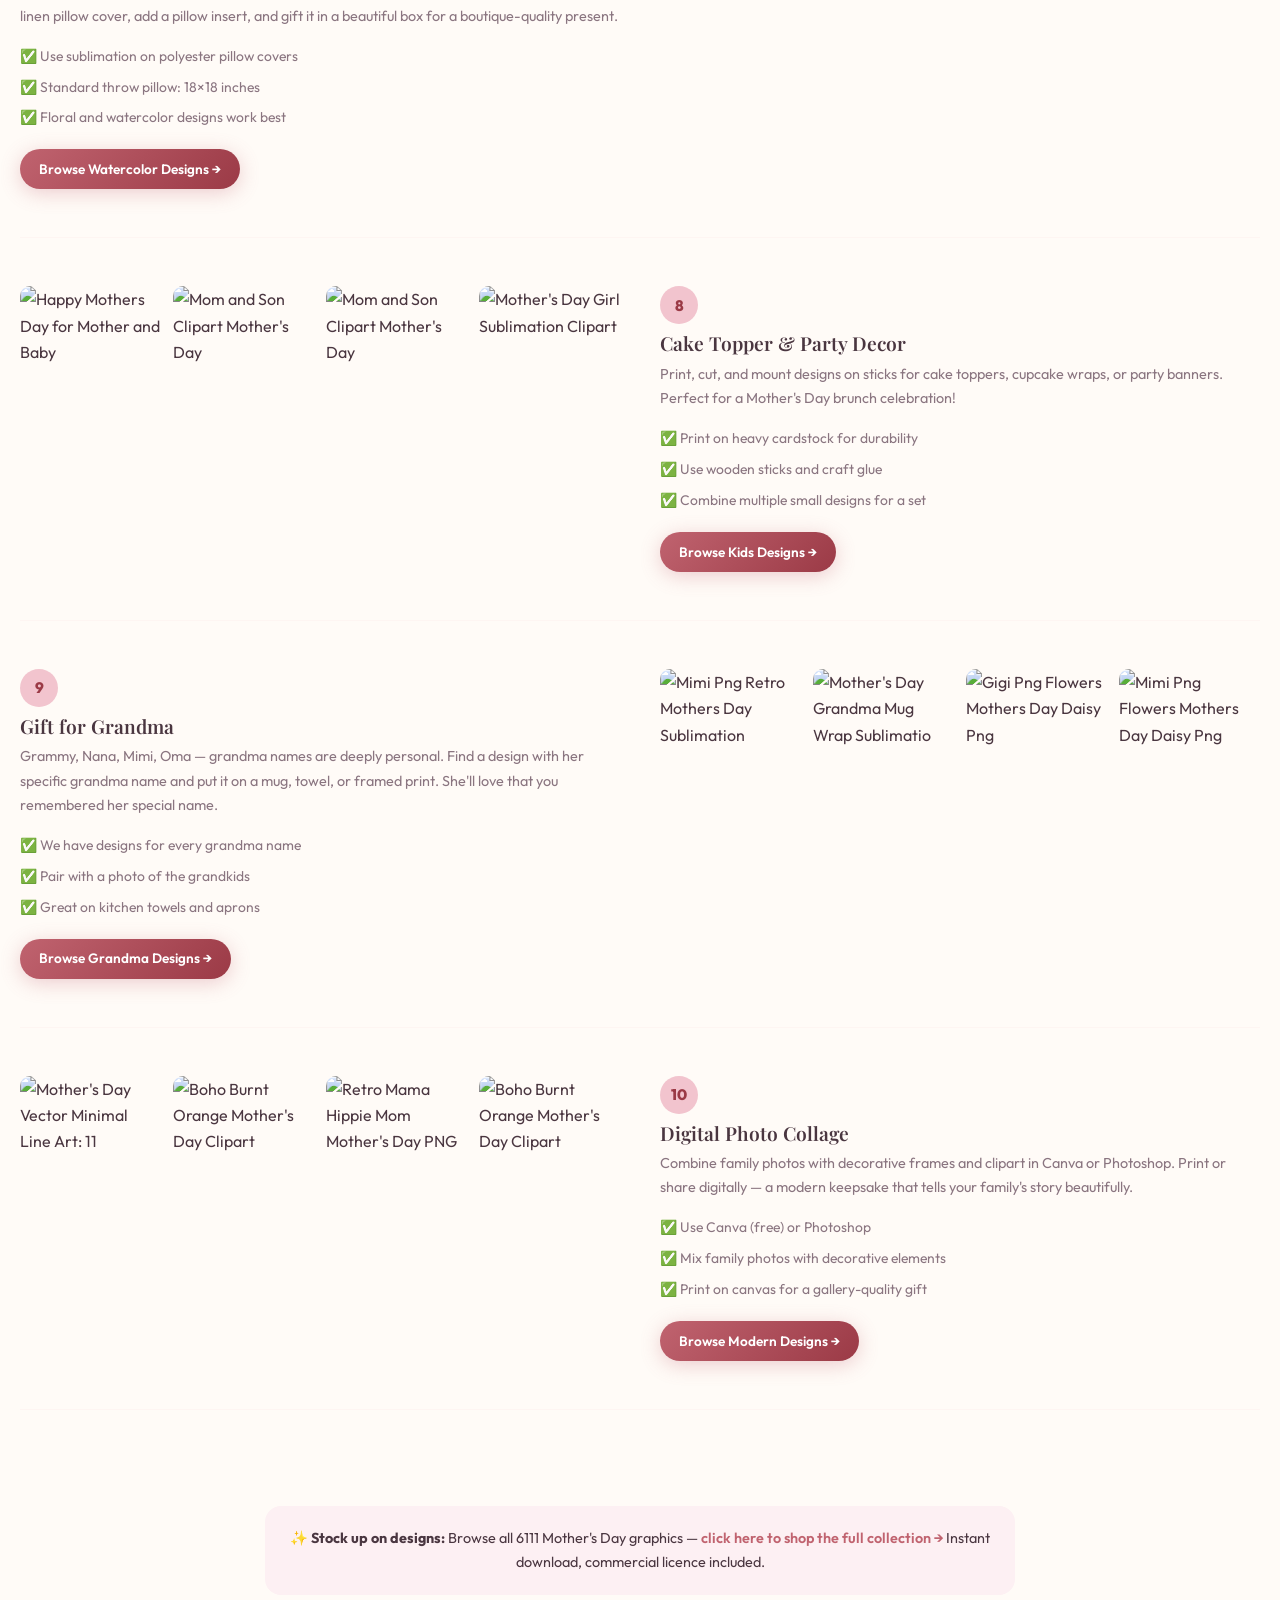
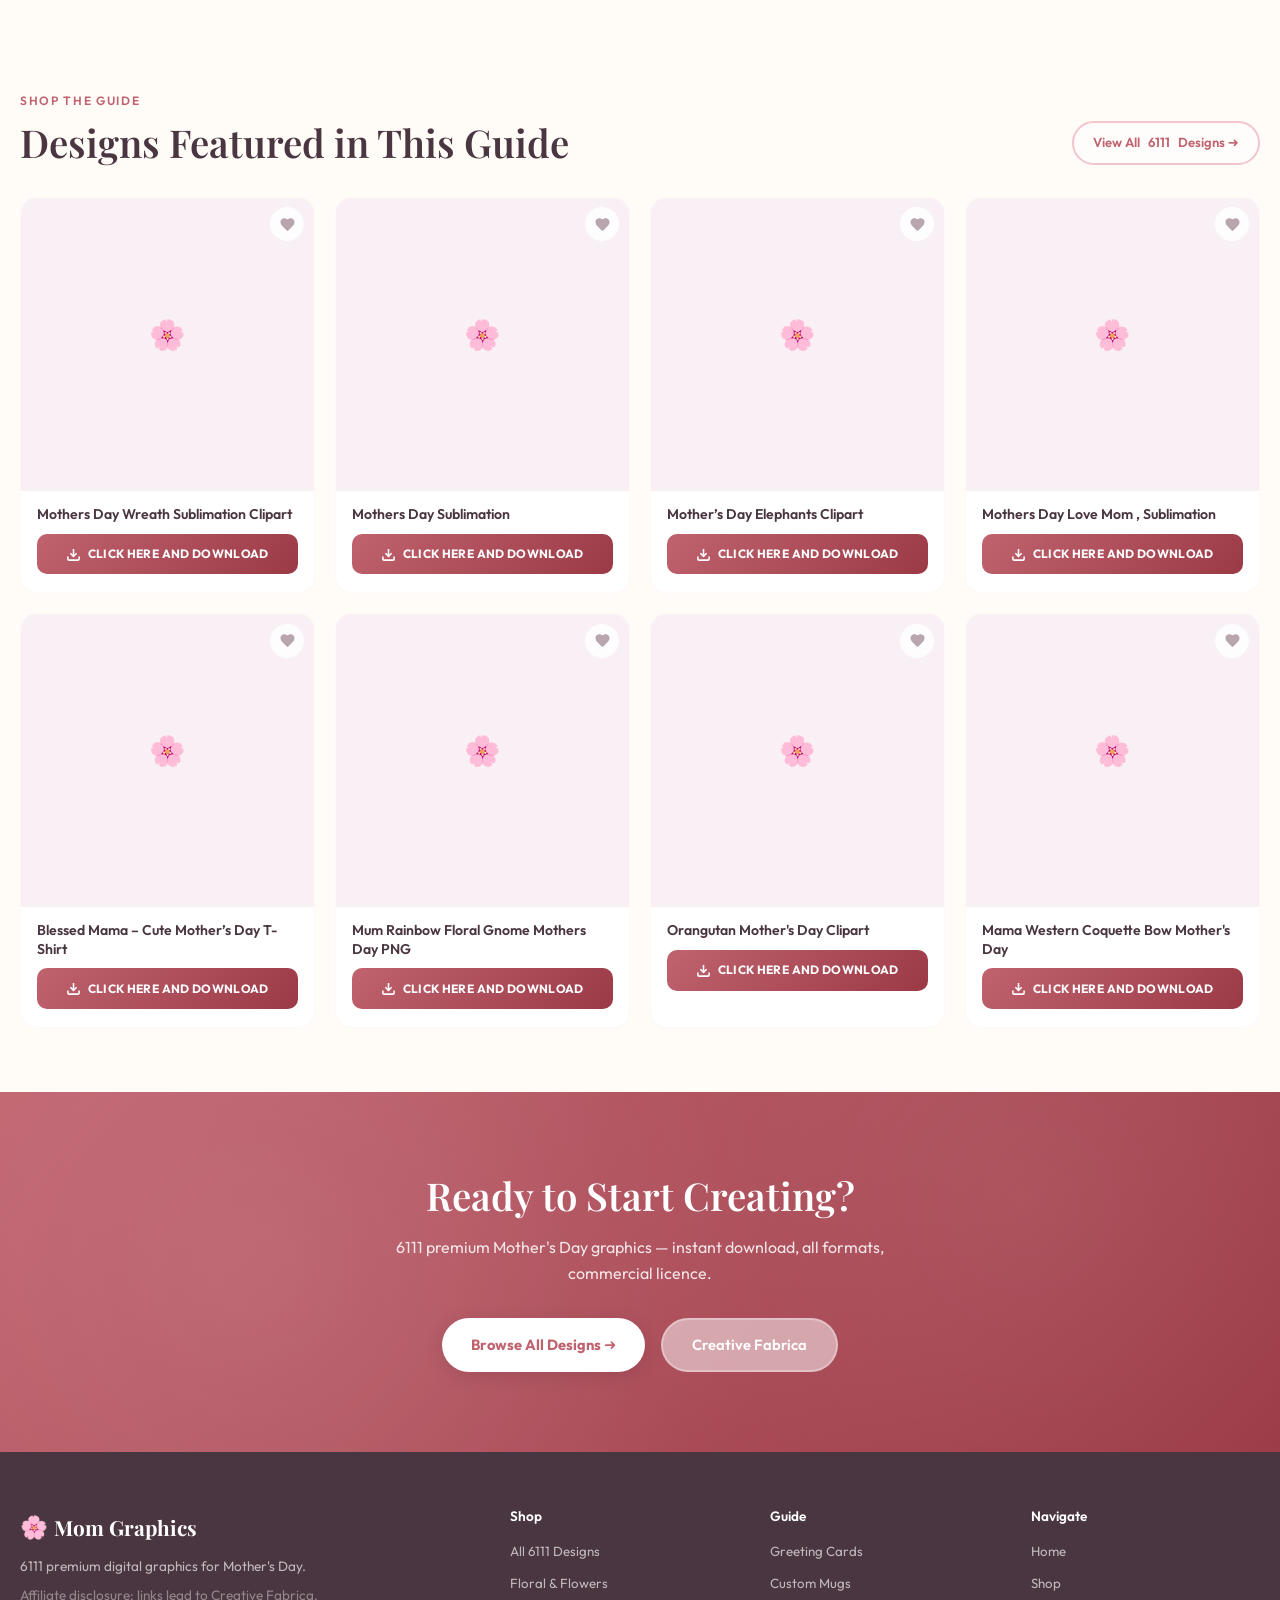
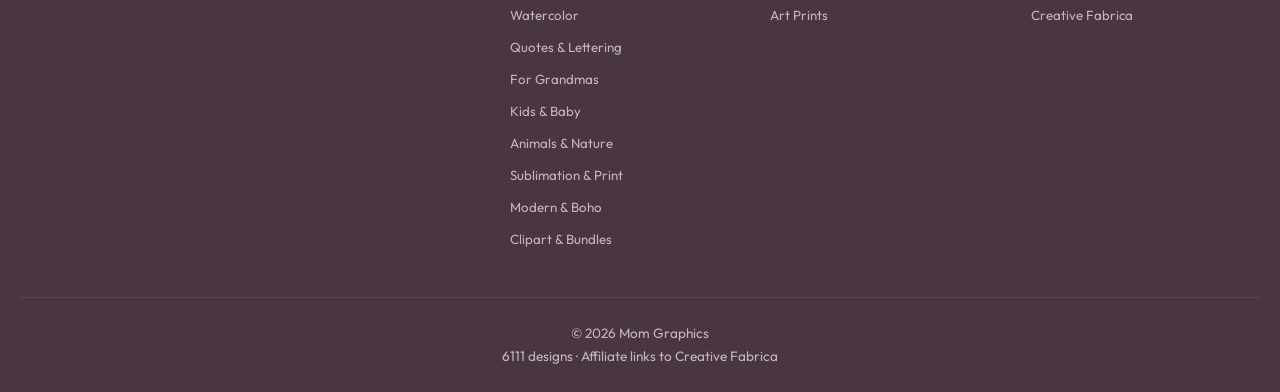
==== commit b6420b83: "Add files via upload" ====
--- a/gift-guide.html
+++ b/gift-guide.html
@@ -1,305 +1,323 @@
 <!DOCTYPE html>
 <html lang="en">
 <head>
-  <meta charset="UTF-8">
-  <meta name="viewport" content="width=device-width, initial-scale=1.0">
-  <title>Gift Guide – Mother's Day Graphics</title>
-  <meta name="description" content="10 creative gift ideas using Mother's Day graphics. Handmade cards, custom mugs, framed art, and more!">
-  <link rel="stylesheet" href="style.css">
-  <link rel="icon" href="data:image/svg+xml,<svg xmlns='http://www.w3.org/2000/svg' viewBox='0 0 100 100'><text y='.9em' font-size='90'>🌸</text></svg>">
+<meta charset="UTF-8">
+<meta name="viewport" content="width=device-width,initial-scale=1">
+<title>Gift Guide: 10 Mother's Day Gift Ideas | Mom Graphics</title>
+<meta name="description" content="10 creative gift ideas using Mother's Day graphics. Handmade cards, custom mugs, framed art, tote bags, and more!">
+<link rel="stylesheet" href="style.css">
+<link rel="icon" href="data:image/svg+xml,<svg xmlns='http://www.w3.org/2000/svg' viewBox='0 0 100 100'><text y='.9em' font-size='90'>🌸</text></svg>">
 </head>
 <body>
 
-<!-- ═══════════ HEADER ═══════════ -->
-<header class="site-header">
-  <div class="header-inner">
-    <a href="index.html" class="logo"><span>🌸</span> MomGraphics</a>
-    <button class="hamburger" onclick="toggleMobileNav()" aria-label="Menu">
-      <span></span><span></span><span></span>
-    </button>
-    <ul class="nav-links">
+<!-- SEARCH MODAL -->
+<div id="srModal"><div id="srBg"></div>
+<div class="sr-box">
+  <button class="sr-close" onclick="closeSr()">✕</button>
+  <div class="search-w"><svg viewBox="0 0 24 24" fill="none" stroke="currentColor" stroke-width="2"><circle cx="11" cy="11" r="8"/><line x1="21" y1="21" x2="16.65" y2="16.65"/></svg>
+  <input type="text" id="msi" placeholder="Search designs…"></div>
+  <div id="msr"></div>
+</div></div>
+
+<!-- DRAWER -->
+<div id="drawer">
+  <div class="dr-h"><h3>My Wishlist 🤍</h3><button class="dr-close" onclick="closeD()">✕</button></div>
+  <div class="dr-body" id="dList"></div>
+  <div class="dr-footer"><a href="https://www.creativefabrica.com/search/ref/20531415/?query=mother&type=Graphics" target="_blank" rel="noopener" class="btn btn-p" style="width:100%;font-size:.82rem;padding:.6rem">Shop on Creative Fabrica ➜</a></div>
+</div>
+<div id="dOverlay"></div>
+
+<!-- HEADER -->
+<header class="hdr">
+<div class="hdr-in">
+  <a href="index.html" class="logo"><span>🌸</span> Mom Graphics</a>
+  <button class="ham" onclick="toggleNav()" aria-label="Menu"><span></span><span></span><span></span></button>
+  <ul class="nav-links">
+    <li><a href="index.html">Home</a></li>
+    <li><a href="shop.html">Shop All <span class="cnt" id="navCnt"></span></a></li>
+    <li><a href="shop.html?cat=floral">Floral</a></li>
+    <li><a href="shop.html?cat=grandma">Grandmas</a></li>
+    <li><a href="gift-guide.html" class="active">Gift Guide</a></li>
+  </ul>
+  <div class="nav-act">
+    <button class="ico-btn" onclick="openSr()" aria-label="Search"><svg viewBox="0 0 24 24" fill="none" stroke="var(--rose)" stroke-width="2"><circle cx="11" cy="11" r="8"/><line x1="21" y1="21" x2="16.65" y2="16.65"/></svg></button>
+    <button class="ico-btn" onclick="openD()" aria-label="Wishlist"><svg viewBox="0 0 24 24" fill="var(--rose)"><path d="M12 21.35l-1.45-1.32C5.4 15.36 2 12.28 2 8.5 2 5.42 4.42 3 7.5 3c1.74 0 3.41.81 4.5 2.09C13.09 3.81 14.76 3 16.5 3 19.58 3 22 5.42 22 8.5c0 3.78-3.4 6.86-8.55 11.54L12 21.35z"/></svg><span class="wc">0</span></button>
+  </div>
+</div>
+</header>
+
+<!-- HERO -->
+<section class="gg-hero">
+  <div class="container">
+    <span class="sl">Gift Guide 2026</span>
+    <h1>10 Quick & Easy Mother's Day Gifts You Can Create Today</h1>
+    <p>From greeting cards to custom mugs — find the best projects to personalize with beautiful digital graphics.</p>
+  </div>
+</section>
+
+<div class="container">
+  <p class="gg-intro">The best gifts aren't the most expensive. They're the ones where someone took time, thought, and creativity. This Mother's Day, skip the gift cards and make something she'll keep forever.</p>
+
+  <div class="gg-protip">🎨 <strong>Pro tip:</strong> All designs below come with instant download and include PNG, SVG, EPS, and more. Compatible with Cricut, Silhouette, Canva, Photoshop, and all major design tools. <a href="shop.html" style="color:var(--rose);font-weight:600">Browse all <span id="ggTotal"></span> designs here →</a></div>
+</div>
+
+<!-- IDEAS -->
+<section class="gg-ideas">
+<div class="container">
+
+  <!-- 1 -->
+  <div class="idea aos" id="cards">
+    <div class="idea-body">
+      <span class="idea-num">1</span>
+      <h3>Handmade Greeting Card</h3>
+      <p>A personalized greeting card is the gift that melts every mother's heart. Print your chosen graphic on premium cardstock, add a handwritten note, and present it with love. She'll keep it on her shelf for years.</p>
+      <ul class="idea-tips">
+        <li>✅ Best paper: 300gsm cardstock or watercolor paper</li>
+        <li>✅ Best size: A5 folded card (148×210mm)</li>
+        <li>✅ Add embossing, ribbon, or washi tape for extra charm</li>
+      </ul>
+      <a href="shop.html?cat=floral" class="btn btn-p" style="font-size:.85rem;padding:.55rem 1.2rem">Browse Floral Designs →</a>
+    </div>
+    <div class="idea-imgs" id="gi1"></div>
+  </div>
+
+  <!-- 2 -->
+  <div class="idea aos" id="mugs">
+    <div class="idea-body">
+      <span class="idea-num">2</span>
+      <h3>Personalized Coffee Mug</h3>
+      <p>Transfer a "Best Mom Ever" or cute animal design onto a white ceramic mug using sublimation or heat-transfer vinyl. She'll think of you with every morning coffee. It's the gift that keeps on giving — every single day.</p>
+      <ul class="idea-tips">
+        <li>✅ Use sublimation ink and a white ceramic mug</li>
+        <li>✅ Heat press at 400°F for 60 seconds</li>
+        <li>✅ Or use a local print-on-demand service</li>
+      </ul>
+      <a href="shop.html?cat=sublimation" class="btn btn-p" style="font-size:.85rem;padding:.55rem 1.2rem">Browse Sublimation Designs →</a>
+    </div>
+    <div class="idea-imgs" id="gi2"></div>
+  </div>
+
+  <!-- 3 -->
+  <div class="idea aos" id="prints">
+    <div class="idea-body">
+      <span class="idea-num">3</span>
+      <h3>Framed Art Print</h3>
+      <p>Choose a beautiful quote or watercolor design, print it on fine art paper (A4 or A3), and frame it. An elegant piece for her bedroom, living room, or home office. The kind of gift that says "I know your style."</p>
+      <ul class="idea-tips">
+        <li>✅ Fine art paper or photo lustre paper</li>
+        <li>✅ Frame with mat board for a gallery look</li>
+        <li>✅ Quote designs work beautifully as wall art</li>
+      </ul>
+      <a href="shop.html?cat=quotes" class="btn btn-p" style="font-size:.85rem;padding:.55rem 1.2rem">Browse Quote Designs →</a>
+    </div>
+    <div class="idea-imgs" id="gi3"></div>
+  </div>
+
+  <!-- 4 -->
+  <div class="idea aos">
+    <div class="idea-body">
+      <span class="idea-num">4</span>
+      <h3>Canvas Tote Bag</h3>
+      <p>Canvas tote bags are a daily staple — grocery runs, farmers markets, beach days. Print or iron-on a beautiful design on natural-colored canvas. She'll carry it everywhere and think of you every time.</p>
+      <ul class="idea-tips">
+        <li>✅ Use iron-on transfer paper or HTV vinyl</li>
+        <li>✅ Best designs: large florals or bold lettering</li>
+        <li>✅ 12 oz natural cotton canvas works best</li>
+      </ul>
+      <a href="shop.html?cat=floral" class="btn btn-p" style="font-size:.85rem;padding:.55rem 1.2rem">Browse Floral Designs →</a>
+    </div>
+    <div class="idea-imgs" id="gi4"></div>
+  </div>
+
+  <!-- 5 -->
+  <div class="idea aos">
+    <div class="idea-body">
+      <span class="idea-num">5</span>
+      <h3>Memory Scrapbook</h3>
+      <p>Use clipart, borders, and quote graphics to create beautiful scrapbook layouts. Add family photos for pages she'll flip through for years. A truly personal keepsake.</p>
+      <ul class="idea-tips">
+        <li>✅ Print designs on sticker paper or photo paper</li>
+        <li>✅ Combine with washi tape and handwriting</li>
+        <li>✅ Clipart bundles give you the most variety</li>
+      </ul>
+      <a href="shop.html?cat=clipart" class="btn btn-p" style="font-size:.85rem;padding:.55rem 1.2rem">Browse Clipart Bundles →</a>
+    </div>
+    <div class="idea-imgs" id="gi5"></div>
+  </div>
+
+  <!-- 6 -->
+  <div class="idea aos">
+    <div class="idea-body">
+      <span class="idea-num">6</span>
+      <h3>Custom T-Shirt or Hoodie</h3>
+      <p>Iron-on or sublimate a fun design onto a t-shirt or cozy hoodie. "Mama Bear," "Super Mom," "Dog Mom" — there's a design for every kind of mom.</p>
+      <ul class="idea-tips">
+        <li>✅ Use HTV vinyl with Cricut or Silhouette</li>
+        <li>✅ Mirror the design before cutting!</li>
+        <li>✅ Works great on cotton and poly-blend fabrics</li>
+      </ul>
+      <a href="shop.html?cat=sublimation" class="btn btn-p" style="font-size:.85rem;padding:.55rem 1.2rem">Browse Sublimation Designs →</a>
+    </div>
+    <div class="idea-imgs" id="gi6"></div>
+  </div>
+
+  <!-- 7 -->
+  <div class="idea aos">
+    <div class="idea-body">
+      <span class="idea-num">7</span>
+      <h3>Decorative Throw Pillow</h3>
+      <p>A personalized throw pillow instantly elevates any living room. Print a watercolor design on a linen pillow cover, add a pillow insert, and gift it in a beautiful box for a boutique-quality present.</p>
+      <ul class="idea-tips">
+        <li>✅ Use sublimation on polyester pillow covers</li>
+        <li>✅ Standard throw pillow: 18×18 inches</li>
+        <li>✅ Floral and watercolor designs work best</li>
+      </ul>
+      <a href="shop.html?cat=watercolor" class="btn btn-p" style="font-size:.85rem;padding:.55rem 1.2rem">Browse Watercolor Designs →</a>
+    </div>
+    <div class="idea-imgs" id="gi7"></div>
+  </div>
+
+  <!-- 8 -->
+  <div class="idea aos">
+    <div class="idea-body">
+      <span class="idea-num">8</span>
+      <h3>Cake Topper & Party Decor</h3>
+      <p>Print, cut, and mount designs on sticks for cake toppers, cupcake wraps, or party banners. Perfect for a Mother's Day brunch celebration!</p>
+      <ul class="idea-tips">
+        <li>✅ Print on heavy cardstock for durability</li>
+        <li>✅ Use wooden sticks and craft glue</li>
+        <li>✅ Combine multiple small designs for a set</li>
+      </ul>
+      <a href="shop.html?cat=kids" class="btn btn-p" style="font-size:.85rem;padding:.55rem 1.2rem">Browse Kids Designs →</a>
+    </div>
+    <div class="idea-imgs" id="gi8"></div>
+  </div>
+
+  <!-- 9 -->
+  <div class="idea aos">
+    <div class="idea-body">
+      <span class="idea-num">9</span>
+      <h3>Gift for Grandma</h3>
+      <p>Grammy, Nana, Mimi, Oma — grandma names are deeply personal. Find a design with her specific grandma name and put it on a mug, towel, or framed print. She'll love that you remembered her special name.</p>
+      <ul class="idea-tips">
+        <li>✅ We have designs for every grandma name</li>
+        <li>✅ Pair with a photo of the grandkids</li>
+        <li>✅ Great on kitchen towels and aprons</li>
+      </ul>
+      <a href="shop.html?cat=grandma" class="btn btn-p" style="font-size:.85rem;padding:.55rem 1.2rem">Browse Grandma Designs →</a>
+    </div>
+    <div class="idea-imgs" id="gi9"></div>
+  </div>
+
+  <!-- 10 -->
+  <div class="idea aos">
+    <div class="idea-body">
+      <span class="idea-num">10</span>
+      <h3>Digital Photo Collage</h3>
+      <p>Combine family photos with decorative frames and clipart in Canva or Photoshop. Print or share digitally — a modern keepsake that tells your family's story beautifully.</p>
+      <ul class="idea-tips">
+        <li>✅ Use Canva (free) or Photoshop</li>
+        <li>✅ Mix family photos with decorative elements</li>
+        <li>✅ Print on canvas for a gallery-quality gift</li>
+      </ul>
+      <a href="shop.html?cat=modern" class="btn btn-p" style="font-size:.85rem;padding:.55rem 1.2rem">Browse Modern Designs →</a>
+    </div>
+    <div class="idea-imgs" id="gi10"></div>
+  </div>
+
+</div>
+</section>
+
+<div class="container" style="text-align:center;margin:2rem 0">
+  <p class="gg-protip">✨ <strong>Stock up on designs:</strong> Browse all <span id="ggTotal2"></span> Mother's Day graphics — <a href="https://www.creativefabrica.com/search/ref/20531415/?query=mother&type=Graphics" target="_blank" rel="noopener" style="color:var(--rose);font-weight:600">click here to shop the full collection →</a> Instant download, commercial licence included.</p>
+</div>
+
+<!-- FEATURED PRODUCTS -->
+<section class="gg-featured">
+<div class="container">
+  <div class="sec-h aos">
+    <div><span class="sl">Shop the Guide</span><h2>Designs Featured in This Guide</h2></div>
+    <a href="shop.html" class="btn btn-o">View All <span id="ggTotal3"></span> Designs ➜</a>
+  </div>
+  <div class="products-grid" id="giftProducts"></div>
+</div>
+</section>
+
+<!-- CTA -->
+<section class="cta-sec">
+<div class="container aos">
+  <h2>Ready to Start Creating?</h2>
+  <p><span id="ggTotal4"></span> premium Mother's Day graphics — instant download, all formats, commercial licence.</p>
+  <div style="display:flex;justify-content:center;gap:1rem;flex-wrap:wrap">
+    <a href="shop.html" class="btn btn-w">Browse All Designs ➜</a>
+    <a href="https://www.creativefabrica.com/search/ref/20531415/?query=mother&type=Graphics" target="_blank" rel="noopener" class="btn btn-o" style="border-color:rgba(255,255,255,.3);color:#fff">Creative Fabrica</a>
+  </div>
+</div>
+</section>
+
+<!-- FOOTER -->
+<footer class="ftr">
+<div class="container">
+  <div class="ftr-grid">
+    <div><div class="logo"><span>🌸</span> Mom Graphics</div><p><span id="ftrTotal"></span> premium digital graphics for Mother's Day.</p><p class="ftr-aff" style="text-align:left;margin-top:.4rem">Affiliate disclosure: links lead to Creative Fabrica.</p></div>
+    <div><h4>Shop</h4><ul id="ftrCats"></ul></div>
+    <div><h4>Guide</h4><ul>
+      <li><a href="#cards">Greeting Cards</a></li>
+      <li><a href="#mugs">Custom Mugs</a></li>
+      <li><a href="#prints">Art Prints</a></li>
+    </ul></div>
+    <div><h4>Navigate</h4><ul>
       <li><a href="index.html">Home</a></li>
       <li><a href="shop.html">Shop</a></li>
-      <li><a href="gift-guide.html" class="active">Gift Guide</a></li>
-    </ul>
-    <div class="nav-actions">
-      <button class="wish-btn" onclick="openDrawer()" aria-label="Wishlist">
-        <svg viewBox="0 0 24 24"><path d="M12 21.35l-1.45-1.32C5.4 15.36 2 12.28 2 8.5 2 5.42 4.42 3 7.5 3c1.74 0 3.41.81 4.5 2.09C13.09 3.81 14.76 3 16.5 3 19.58 3 22 5.42 22 8.5c0 3.78-3.4 6.86-8.55 11.54L12 21.35z"/></svg>
-        <span class="wish-count">0</span>
-      </button>
-      <a href="shop.html" class="nav-cta">Shop Now →</a>
-    </div>
-  </div>
-</header>
-
-<!-- ═══════════ GIFT HERO ═══════════ -->
-<section class="gift-hero">
-  <div class="container">
-    <span class="section-label">Inspiration & Ideas</span>
-    <h1>Mother's Day Gift Guide</h1>
-    <p>10 creative ways to turn digital graphics into thoughtful, handmade gifts she'll treasure forever.</p>
-  </div>
-</section>
-
-<!-- ═══════════ GIFT IDEAS ═══════════ -->
-<section class="gift-ideas">
-  <div class="container">
-
-    <!-- Idea 1 -->
-    <div class="idea-card aos">
-      <div class="idea-img">
-        <img src="https://images.unsplash.com/photo-1513364776144-60967b0f800f?w=700&h=500&fit=crop" alt="Handmade card" loading="lazy">
-      </div>
-      <div class="idea-body">
-        <span class="idea-number">1</span>
-        <h3>Handcrafted Greeting Card</h3>
-        <p>Print your chosen graphic on premium cardstock. Add embossing, ribbon, or hand-lettered notes for a truly personal touch that store-bought cards can't match.</p>
-        <div class="idea-materials">
-          <span class="mat-tag">Cardstock 300gsm</span>
-          <span class="mat-tag">Inkjet printer</span>
-          <span class="mat-tag">Envelope</span>
-          <span class="mat-tag">Ribbon</span>
-        </div>
-        <a href="shop.html#floral" class="btn btn-primary" style="font-size:.85rem; padding:.6rem 1.3rem;">Browse Floral Designs →</a>
-      </div>
-    </div>
-
-    <!-- Idea 2 -->
-    <div class="idea-card aos">
-      <div class="idea-img">
-        <img src="https://images.unsplash.com/photo-1499092346589-b9b6be3e94b2?w=700&h=500&fit=crop" alt="Framed art" loading="lazy">
-      </div>
-      <div class="idea-body">
-        <span class="idea-number">2</span>
-        <h3>Framed Wall Art Print</h3>
-        <p>Choose a quote or floral design, print it on fine art paper (A4 or A3), and frame it. An elegant piece for her bedroom, living room, or home office.</p>
-        <div class="idea-materials">
-          <span class="mat-tag">Fine art paper</span>
-          <span class="mat-tag">Photo frame</span>
-          <span class="mat-tag">Mat board</span>
-        </div>
-        <a href="shop.html#quotes" class="btn btn-primary" style="font-size:.85rem; padding:.6rem 1.3rem;">Browse Quote Designs →</a>
-      </div>
-    </div>
-
-    <!-- Idea 3 -->
-    <div class="idea-card aos">
-      <div class="idea-img">
-        <img src="https://images.unsplash.com/photo-1556103255-4443dbf8ea38?w=700&h=500&fit=crop" alt="Custom mug" loading="lazy">
-      </div>
-      <div class="idea-body">
-        <span class="idea-number">3</span>
-        <h3>Personalized Photo Mug</h3>
-        <p>Transfer your favorite graphic onto a ceramic mug using sublimation or heat-transfer vinyl. She'll think of you with every morning coffee.</p>
-        <div class="idea-materials">
-          <span class="mat-tag">White ceramic mug</span>
-          <span class="mat-tag">Sublimation ink</span>
-          <span class="mat-tag">Heat press</span>
-        </div>
-        <a href="shop.html#modern" class="btn btn-primary" style="font-size:.85rem; padding:.6rem 1.3rem;">Browse Modern Designs →</a>
-      </div>
-    </div>
-
-    <!-- Idea 4 -->
-    <div class="idea-card aos">
-      <div class="idea-img">
-        <img src="https://images.unsplash.com/photo-1558618666-fcd25c85f82e?w=700&h=500&fit=crop" alt="Gift box" loading="lazy">
-      </div>
-      <div class="idea-body">
-        <span class="idea-number">4</span>
-        <h3>Decorative Gift Box</h3>
-        <p>Print designs on sticker paper and decorate a plain gift box. Add tissue paper and a handwritten note for an unforgettable presentation.</p>
-        <div class="idea-materials">
-          <span class="mat-tag">Gift box</span>
-          <span class="mat-tag">Sticker paper</span>
-          <span class="mat-tag">Tissue paper</span>
-        </div>
-        <a href="shop.html#floral" class="btn btn-primary" style="font-size:.85rem; padding:.6rem 1.3rem;">Browse Floral Designs →</a>
-      </div>
-    </div>
-
-    <!-- Idea 5 -->
-    <div class="idea-card aos">
-      <div class="idea-img">
-        <img src="https://images.unsplash.com/photo-1474631245212-32dc3c8310c6?w=700&h=500&fit=crop" alt="Scrapbook" loading="lazy">
-      </div>
-      <div class="idea-body">
-        <span class="idea-number">5</span>
-        <h3>Memory Scrapbook Pages</h3>
-        <p>Use clipart, borders, and quote graphics to create beautiful scrapbook layouts. Add family photos for pages she'll flip through for years.</p>
-        <div class="idea-materials">
-          <span class="mat-tag">Scrapbook album</span>
-          <span class="mat-tag">Photo paper</span>
-          <span class="mat-tag">Adhesive</span>
-          <span class="mat-tag">Washi tape</span>
-        </div>
-        <a href="shop.html#bundles" class="btn btn-primary" style="font-size:.85rem; padding:.6rem 1.3rem;">Browse Bundles →</a>
-      </div>
-    </div>
-
-    <!-- Idea 6 -->
-    <div class="idea-card aos">
-      <div class="idea-img">
-        <img src="https://images.unsplash.com/photo-1503454537195-1dcabb73ffb9?w=700&h=500&fit=crop" alt="T-shirt" loading="lazy">
-      </div>
-      <div class="idea-body">
-        <span class="idea-number">6</span>
-        <h3>Custom T-Shirt or Tote Bag</h3>
-        <p>Iron-on transfer or screen-print a "Best Mom Ever" design onto a t-shirt or canvas tote. A wearable reminder of your love!</p>
-        <div class="idea-materials">
-          <span class="mat-tag">Blank t-shirt / tote</span>
-          <span class="mat-tag">HTV vinyl</span>
-          <span class="mat-tag">Iron or heat press</span>
-        </div>
-        <a href="shop.html#quotes" class="btn btn-primary" style="font-size:.85rem; padding:.6rem 1.3rem;">Browse Quote Designs →</a>
-      </div>
-    </div>
-
-    <!-- Idea 7 -->
-    <div class="idea-card aos">
-      <div class="idea-img">
-        <img src="https://images.unsplash.com/photo-1471286174890-9c112ffca5b4?w=700&h=500&fit=crop" alt="Cake topper" loading="lazy">
-      </div>
-      <div class="idea-body">
-        <span class="idea-number">7</span>
-        <h3>Cake Topper & Party Decor</h3>
-        <p>Print, cut, and mount designs on sticks for cake toppers, cupcake wraps, or party banners. Perfect for a Mother's Day brunch!</p>
-        <div class="idea-materials">
-          <span class="mat-tag">Cardstock</span>
-          <span class="mat-tag">Wooden sticks</span>
-          <span class="mat-tag">Craft glue</span>
-          <span class="mat-tag">Scissors / Cricut</span>
-        </div>
-        <a href="shop.html#kids" class="btn btn-primary" style="font-size:.85rem; padding:.6rem 1.3rem;">Browse Kids Designs →</a>
-      </div>
-    </div>
-
-    <!-- Idea 8 -->
-    <div class="idea-card aos">
-      <div class="idea-img">
-        <img src="https://images.unsplash.com/photo-1574484284002-952d92456975?w=700&h=500&fit=crop" alt="Planner stickers" loading="lazy">
-      </div>
-      <div class="idea-body">
-        <span class="idea-number">8</span>
-        <h3>Planner Stickers Set</h3>
-        <p>Print graphics on sticker sheets to create a custom planner sticker set. A practical yet beautiful gift for organized moms.</p>
-        <div class="idea-materials">
-          <span class="mat-tag">Sticker sheets</span>
-          <span class="mat-tag">Cricut / scissors</span>
-          <span class="mat-tag">Storage pouch</span>
-        </div>
-        <a href="shop.html#bundles" class="btn btn-primary" style="font-size:.85rem; padding:.6rem 1.3rem;">Browse Bundles →</a>
-      </div>
-    </div>
-
-    <!-- Idea 9 -->
-    <div class="idea-card aos">
-      <div class="idea-img">
-        <img src="https://images.unsplash.com/photo-1506905925346-21bda4d32df4?w=700&h=500&fit=crop" alt="Phone case" loading="lazy">
-      </div>
-      <div class="idea-body">
-        <span class="idea-number">9</span>
-        <h3>Custom Phone Case</h3>
-        <p>Upload a PNG design to a phone-case printing service and create a unique, protective accessory she'll carry everywhere.</p>
-        <div class="idea-materials">
-          <span class="mat-tag">Blank phone case</span>
-          <span class="mat-tag">Sublimation printer</span>
-          <span class="mat-tag">or online service</span>
-        </div>
-        <a href="shop.html#modern" class="btn btn-primary" style="font-size:.85rem; padding:.6rem 1.3rem;">Browse Modern Designs →</a>
-      </div>
-    </div>
-
-    <!-- Idea 10 -->
-    <div class="idea-card aos">
-      <div class="idea-img">
-        <img src="https://images.unsplash.com/photo-1544027993-37dbfe43562a?w=700&h=500&fit=crop" alt="Digital collage" loading="lazy">
-      </div>
-      <div class="idea-body">
-        <span class="idea-number">10</span>
-        <h3>Digital Photo Collage</h3>
-        <p>Combine family photos with decorative frames and clipart in Canva or Photoshop. Print or share digitally for a modern keepsake.</p>
-        <div class="idea-materials">
-          <span class="mat-tag">Canva / Photoshop</span>
-          <span class="mat-tag">Family photos</span>
-          <span class="mat-tag">Photo printer</span>
-        </div>
-        <a href="shop.html#grandmas" class="btn btn-primary" style="font-size:.85rem; padding:.6rem 1.3rem;">Browse Grandma Designs →</a>
-      </div>
-    </div>
-
-  </div>
-</section>
-
-<!-- ═══════════ CTA ═══════════ -->
-<section class="cta-section">
-  <div class="container aos">
-    <h2>Ready to Create Something Special?</h2>
-    <p>Browse our full collection and find the perfect graphic for your handmade gift.</p>
-    <a href="shop.html" class="btn btn-white">Explore All Designs →</a>
-  </div>
-</section>
-
-<!-- ═══════════ FOOTER ═══════════ -->
-<footer class="site-footer">
-  <div class="container">
-    <div class="footer-grid">
-      <div class="footer-brand">
-        <div class="logo"><span>🌸</span> MomGraphics</div>
-        <p>Beautiful digital graphics for Mother's Day. Cards, posters, clipart, and more — crafted with love for every mom.</p>
-      </div>
-      <div class="footer-col">
-        <h4>Quick Links</h4>
-        <ul>
-          <li><a href="index.html">Home</a></li>
-          <li><a href="shop.html">Shop All</a></li>
-          <li><a href="gift-guide.html">Gift Guide</a></li>
-        </ul>
-      </div>
-      <div class="footer-col">
-        <h4>Categories</h4>
-        <ul>
-          <li><a href="shop.html#floral">Floral</a></li>
-          <li><a href="shop.html#quotes">Quotes</a></li>
-          <li><a href="shop.html#kids">Kids</a></li>
-          <li><a href="shop.html#modern">Modern</a></li>
-          <li><a href="shop.html#bundles">Bundles</a></li>
-        </ul>
-      </div>
-      <div class="footer-col footer-newsletter">
-        <h4>Stay Inspired</h4>
-        <p>Get new designs and exclusive deals delivered to your inbox.</p>
-        <form onsubmit="event.preventDefault(); alert('Thank you for subscribing!');">
-          <input type="email" placeholder="Your email..." required>
-          <button type="submit">Join</button>
-        </form>
-      </div>
-    </div>
-    <div class="footer-bottom">
-      <p>&copy; 2025 MomGraphics. Crafted with 💕 for every mother.</p>
-    </div>
-  </div>
+      <li><a href="https://www.creativefabrica.com/search/ref/20531415/?query=mother&type=Graphics" target="_blank" rel="noopener">Creative Fabrica</a></li>
+    </ul></div>
+  </div>
+  <div class="ftr-bot"><p>&copy; 2026 Mom Graphics<br><span id="ftrTotal2"></span> designs · Affiliate links to Creative Fabrica</p></div>
+</div>
 </footer>
 
-<!-- ═══════════ WISHLIST DRAWER ═══════════ -->
-<div id="wishDrawer">
-  <div class="drawer-header">
-    <h3>♡ My Wishlist</h3>
-    <button class="drawer-close" onclick="closeDrawer()">✕</button>
-  </div>
-  <div class="drawer-body" id="drawerList"></div>
-</div>
-<div id="drawerOverlay"></div>
-
-<!-- Scroll to top -->
-<button class="scroll-top" id="scrollTop" onclick="window.scrollTo({top:0,behavior:'smooth'})">↑</button>
+<!-- MOBILE BAR -->
+<div id="mobBar">
+  <a href="index.html"><span>🏠</span>Home</a>
+  <a href="shop.html"><span>🛍</span>Shop</a>
+  <button onclick="openSr()"><span>🔍</span>Search</button>
+  <button onclick="openD()"><span>🤍</span>Wishlist</button>
+  <a href="gift-guide.html"><span>🎁</span>Guide</a>
+</div>
+
+<button id="toTop">↑</button>
 
 <script src="products.js"></script>
 <script src="shared.js"></script>
 <script>
-  window.addEventListener('scroll', ()=>{
-    document.getElementById('scrollTop')?.classList.toggle('show', window.scrollY > 500);
-  }, {passive:true});
+  const total=P.length;
+  document.querySelectorAll('#ggTotal,#ggTotal2,#ggTotal3,#ggTotal4,#ftrTotal,#ftrTotal2').forEach(e=>e.textContent=total);
+  document.getElementById('navCnt').textContent=total;
+
+  // Fill idea images with random products from matching categories
+  function fillIdea(id, cat, n){
+    const el=document.getElementById(id);if(!el)return;
+    const items=P.filter(p=>CN[p[3]]===cat).sort(()=>Math.random()-.5).slice(0,n||4);
+    el.innerHTML=items.map(p=>`<a href="${prodUrl(p)}" target="_blank" rel="noopener"><img src="${prodImg(p)}" alt="${p[0]}" loading="lazy"></a>`).join('');
+  }
+  fillIdea('gi1','floral',4);
+  fillIdea('gi2','sublimation',4);
+  fillIdea('gi3','quotes',4);
+  fillIdea('gi4','floral',4);
+  fillIdea('gi5','clipart',4);
+  fillIdea('gi6','sublimation',4);
+  fillIdea('gi7','watercolor',4);
+  fillIdea('gi8','kids',4);
+  fillIdea('gi9','grandma',4);
+  fillIdea('gi10','modern',4);
+
+  // Footer cats
+  (function(){
+    const ul=document.getElementById('ftrCats');if(!ul)return;
+    let h=`<li><a href="shop.html">All ${total} Designs</a></li>`;
+    CATS.forEach(c=>h+=`<li><a href="shop.html?cat=${c.id}">${c.label}</a></li>`);
+    ul.innerHTML=h;
+  })();
 </script>
 </body>
 </html>
--- a/style.css
+++ b/style.css
@@ -1,671 +1,298 @@
 /* ============================================================
-   Mother's Day Graphics – Stylesheet
-   Palette: Blush · Cream · Mint · Lavender · Gold
+   Mother's Day Graphics – Style
    ============================================================ */
-
-/* ── Google Fonts import ─────────────────────────────────── */
-@import url('https://fonts.googleapis.com/css2?family=Cormorant+Garamond:ital,wght@0,400;0,600;0,700;1,400&family=Outfit:wght@300;400;500;600;700&display=swap');
-
-/* ── CSS Variables ───────────────────────────────────────── */
-:root {
-  /* colours */
-  --blush:        #F2C4CE;
-  --blush-deep:   #E8A0B0;
-  --blush-light:  #FDF0F3;
-  --cream:        #FFF9F0;
-  --cream-dark:   #F5EDE0;
-  --mint:         #C8E6D0;
-  --mint-deep:    #8ECDA0;
-  --lavender:     #D5C8E6;
-  --lavender-deep:#B39DDB;
-  --gold:         #D4A843;
-  --gold-light:   #F5E6C8;
-  --rose:         #C0636F;
-  --rose-dark:    #9B3A46;
-  --text:         #4A3640;
-  --text-light:   #8A7580;
-  --text-muted:   #B8A5AE;
-  --white:        #FFFFFF;
-  --bg:           #FFFBF7;
-
-  /* typography */
-  --font-display: 'Cormorant Garamond', Georgia, serif;
-  --font-body:    'Outfit', system-ui, sans-serif;
-
-  /* spacing */
-  --gap:    1.5rem;
-  --radius: 16px;
-  --radius-sm: 10px;
-  --radius-xs: 6px;
-
-  /* shadows */
-  --shadow-sm:  0 2px 8px rgba(74,54,64,.06);
-  --shadow-md:  0 4px 20px rgba(74,54,64,.08);
-  --shadow-lg:  0 8px 40px rgba(74,54,64,.12);
-  --shadow-glow:0 0 30px rgba(242,196,206,.5);
-
-  /* transitions */
-  --ease: cubic-bezier(.4,0,.2,1);
+@import url('https://fonts.googleapis.com/css2?family=Playfair+Display:ital,wght@0,400;0,600;0,700;0,800;1,400;1,600&family=Outfit:wght@300;400;500;600;700&display=swap');
+
+:root{
+  --rose:#C0636F;--rose-dk:#9B3A46;--blush:#F2C4CE;--blush-lt:#FDF0F3;
+  --cream:#FFF9F0;--cream-dk:#F5EDE0;--gold:#D4A843;--gold-lt:#F5E6C8;
+  --mint:#C8E6D0;--lav:#D5C8E6;--lav-dk:#B39DDB;
+  --tx:#4A3640;--tx-lt:#8A7580;--muted:#B8A5AE;--bg:#FFFBF7;--wh:#fff;
+  --ff:'Playfair Display',Georgia,serif;--fb:'Outfit',system-ui,sans-serif;
+  --r:16px;--rs:10px;--ease:cubic-bezier(.4,0,.2,1);
+  --sh:0 2px 8px rgba(74,54,64,.06);--shm:0 4px 20px rgba(74,54,64,.08);--shl:0 8px 40px rgba(74,54,64,.12);
 }
-
-/* ── Reset & Base ────────────────────────────────────────── */
-*, *::before, *::after { box-sizing: border-box; margin: 0; padding: 0; }
-html { scroll-behavior: smooth; -webkit-text-size-adjust: 100%; }
-body {
-  font-family: var(--font-body);
-  font-weight: 400;
-  color: var(--text);
-  background: var(--bg);
-  line-height: 1.65;
-  overflow-x: hidden;
+*,*::before,*::after{box-sizing:border-box;margin:0;padding:0}
+html{scroll-behavior:smooth}
+body{font-family:var(--fb);color:var(--tx);background:var(--bg);line-height:1.65;overflow-x:hidden}
+img{display:block;max-width:100%;height:auto}
+a{color:inherit;text-decoration:none}
+button{font-family:inherit;cursor:pointer;border:none;background:none}
+h1,h2,h3,h4{font-family:var(--ff);font-weight:600;line-height:1.2}
+h1{font-size:clamp(2rem,5vw,3.4rem)}
+h2{font-size:clamp(1.5rem,3.5vw,2.4rem)}
+h2 em{font-style:italic;color:var(--rose)}
+.container{max-width:1320px;margin:0 auto;padding:0 1.25rem}
+.sl{font-family:var(--fb);font-weight:600;font-size:.75rem;letter-spacing:.14em;text-transform:uppercase;color:var(--rose);margin-bottom:.5rem;display:block}
+.aos{opacity:0;transform:translateY(24px);transition:opacity .65s var(--ease),transform .65s var(--ease)}
+.aos.vis{opacity:1;transform:none}
+
+/* ── HEADER ──────────────────────────────────────────────── */
+.hdr{position:fixed;top:0;left:0;right:0;z-index:1000;background:rgba(255,251,247,.82);backdrop-filter:blur(18px);-webkit-backdrop-filter:blur(18px);border-bottom:1px solid rgba(242,196,206,.18);transition:box-shadow .3s var(--ease)}
+.hdr.scrolled{box-shadow:var(--shm)}
+.hdr-in{display:flex;align-items:center;justify-content:space-between;height:62px;max-width:1320px;margin:0 auto;padding:0 1.25rem}
+.logo{font-family:var(--ff);font-size:1.3rem;font-weight:700;color:var(--rose);display:flex;align-items:center;gap:.4rem}
+.logo span{font-size:1.4rem}
+.nav-links{display:flex;align-items:center;gap:1.5rem;list-style:none}
+.nav-links a{font-size:.88rem;font-weight:500;color:var(--tx);position:relative;transition:color .25s}
+.nav-links a::after{content:'';position:absolute;bottom:-4px;left:0;width:0;height:2px;background:var(--rose);border-radius:2px;transition:width .3s}
+.nav-links a:hover,.nav-links a.active{color:var(--rose)}
+.nav-links a:hover::after,.nav-links a.active::after{width:100%}
+.nav-links .cnt{font-size:.7rem;background:var(--blush);color:var(--rose-dk);padding:.1rem .45rem;border-radius:50px;margin-left:.2rem;font-weight:700}
+.nav-act{display:flex;align-items:center;gap:.7rem}
+.ico-btn{position:relative;width:38px;height:38px;display:flex;align-items:center;justify-content:center;border-radius:50%;background:var(--blush-lt);transition:background .25s}
+.ico-btn:hover{background:var(--blush)}
+.ico-btn svg{width:18px;height:18px}
+.wc{position:absolute;top:-2px;right:-2px;width:17px;height:17px;border-radius:50%;background:var(--rose);color:#fff;font-size:.6rem;font-weight:700;display:none;align-items:center;justify-content:center}
+.ham{display:none;width:36px;height:36px;flex-direction:column;justify-content:center;align-items:center;gap:5px}
+.ham span{display:block;width:20px;height:2px;background:var(--tx);border-radius:2px}
+@media(max-width:768px){
+  .ham{display:flex}
+  .nav-links{position:fixed;top:62px;left:0;right:0;background:var(--bg);flex-direction:column;gap:0;max-height:0;overflow:hidden;transition:max-height .35s var(--ease);box-shadow:var(--shm);z-index:999}
+  .nav-links.open{max-height:360px}
+  .nav-links a{display:block;padding:.9rem 1.5rem;border-bottom:1px solid rgba(242,196,206,.15)}
 }
-img { display: block; max-width: 100%; height: auto; }
-a   { color: inherit; text-decoration: none; }
-button { font-family: inherit; cursor: pointer; border: none; background: none; }
-
-/* ── Typography ──────────────────────────────────────────── */
-h1,h2,h3,h4 { font-family: var(--font-display); font-weight: 600; line-height: 1.2; color: var(--text); }
-h1 { font-size: clamp(2.2rem, 5vw, 3.6rem); }
-h2 { font-size: clamp(1.6rem, 3.5vw, 2.6rem); }
-h3 { font-size: clamp(1rem, 2vw, 1.25rem); font-weight: 500; font-family: var(--font-body); }
-.section-label {
-  font-family: var(--font-body);
-  font-weight: 600;
-  font-size: .75rem;
-  letter-spacing: .15em;
-  text-transform: uppercase;
-  color: var(--blush-deep);
-  margin-bottom: .5rem;
-  display: block;
+
+/* ── HERO ─────────────────────────────────────────────────── */
+.hero{position:relative;min-height:92vh;display:flex;align-items:center;justify-content:center;overflow:hidden;margin-top:62px}
+.hero-vid{position:absolute;inset:0;width:100%;height:100%;object-fit:cover}
+.hero-ov{position:absolute;inset:0;background:linear-gradient(180deg,rgba(255,251,247,.18) 0%,rgba(255,251,247,.6) 45%,rgba(255,251,247,.94) 100%);z-index:1}
+.hero-c{position:relative;z-index:2;text-align:center;max-width:740px;padding:2rem 1.25rem}
+.hero-badge{display:inline-block;padding:.3rem .9rem;border-radius:50px;background:rgba(242,196,206,.35);backdrop-filter:blur(8px);font-size:.72rem;font-weight:600;letter-spacing:.1em;text-transform:uppercase;color:var(--rose);margin-bottom:1.2rem}
+.hero h1 em{font-style:italic;background:linear-gradient(135deg,var(--rose),var(--rose-dk));-webkit-background-clip:text;-webkit-text-fill-color:transparent}
+.hero-sub{font-size:1.05rem;color:var(--tx-lt);max-width:520px;margin:1rem auto 2rem;line-height:1.7}
+.hero-btns{display:flex;justify-content:center;gap:1rem;flex-wrap:wrap}
+.btn{display:inline-flex;align-items:center;gap:.5rem;padding:.8rem 1.8rem;border-radius:50px;font-weight:600;font-size:.92rem;transition:all .3s var(--ease)}
+.btn-p{background:linear-gradient(135deg,var(--rose),var(--rose-dk));color:#fff;box-shadow:0 4px 20px rgba(192,99,111,.3)}
+.btn-p:hover{transform:translateY(-2px);box-shadow:0 6px 28px rgba(192,99,111,.4)}
+.btn-o{border:2px solid var(--blush);color:var(--rose);background:rgba(255,255,255,.5);backdrop-filter:blur(4px)}
+.btn-o:hover{background:var(--blush-lt);transform:translateY(-2px)}
+.btn-w{background:#fff;color:var(--rose);font-weight:700;box-shadow:0 4px 20px rgba(0,0,0,.1)}
+.btn-w:hover{transform:translateY(-2px);box-shadow:0 6px 28px rgba(0,0,0,.15)}
+.hero-scroll{position:absolute;bottom:2rem;left:50%;transform:translateX(-50%);z-index:2;text-align:center;color:var(--muted);font-size:.8rem;animation:bob 2s ease-in-out infinite}
+@keyframes bob{0%,100%{transform:translateX(-50%) translateY(0)}50%{transform:translateX(-50%) translateY(8px)}}
+
+/* ── CATEGORIES SECTION ──────────────────────────────────── */
+.cats-sec{padding:5rem 0;background:var(--wh)}
+.cats-grid{display:grid;grid-template-columns:repeat(auto-fit,minmax(160px,1fr));gap:1rem;margin-top:2rem}
+.cat-card{display:flex;align-items:center;gap:.75rem;padding:1rem 1.1rem;border-radius:var(--rs);background:var(--bg);border:1px solid rgba(242,196,206,.15);transition:all .3s var(--ease);cursor:pointer;text-decoration:none}
+.cat-card:hover{transform:translateY(-3px);box-shadow:var(--shm);border-color:var(--blush)}
+.cat-card .ci{font-size:1.5rem}
+.cat-card .ct{font-weight:600;font-size:.9rem;flex:1}
+.cat-card .cn{font-size:.72rem;font-weight:700;background:var(--blush-lt);color:var(--rose);padding:.15rem .5rem;border-radius:50px}
+
+/* ── CAROUSEL ─────────────────────────────────────────────── */
+.car-sec{padding:5rem 0}
+.car-wrap{position:relative}
+.car-track{display:flex;gap:1.25rem;overflow-x:auto;scroll-snap-type:x mandatory;-webkit-overflow-scrolling:touch;padding:1rem 0;scrollbar-width:none}
+.car-track::-webkit-scrollbar{display:none}
+.car-track .pc{min-width:280px;scroll-snap-align:start;flex-shrink:0}
+.car-btn{position:absolute;top:50%;transform:translateY(-50%);width:44px;height:44px;border-radius:50%;background:var(--wh);box-shadow:var(--shm);display:flex;align-items:center;justify-content:center;font-size:1.2rem;z-index:5;transition:all .25s}
+.car-btn:hover{background:var(--blush-lt);box-shadow:var(--shl)}
+.car-btn.l{left:-8px}
+.car-btn.r{right:-8px}
+@media(max-width:768px){.car-btn{display:none}}
+
+/* ── PRODUCT CARD ─────────────────────────────────────────── */
+.pc{background:var(--wh);border-radius:var(--r);overflow:hidden;border:1px solid rgba(242,196,206,.12);transition:transform .35s var(--ease),box-shadow .35s var(--ease);animation:fadeUp .45s var(--ease) both}
+.pc:hover{transform:translateY(-5px);box-shadow:var(--shl)}
+@keyframes fadeUp{from{opacity:0;transform:translateY(18px)}to{opacity:1;transform:none}}
+.pc-img{position:relative;aspect-ratio:1/1;overflow:hidden;background:var(--cream)}
+.pc-img img{width:100%;height:100%;object-fit:cover;transition:transform .5s var(--ease)}
+.pc:hover .pc-img img{transform:scale(1.05)}
+.pc-h{position:absolute;top:.6rem;right:.6rem;width:34px;height:34px;border-radius:50%;background:rgba(255,255,255,.82);backdrop-filter:blur(6px);display:flex;align-items:center;justify-content:center;z-index:2;transition:all .25s}
+.pc-h svg{width:17px;height:17px;fill:var(--muted);transition:fill .25s}
+.pc-h:hover svg,.pc-h.active svg{fill:var(--rose)}
+.pc-h.active{background:var(--blush-lt)}
+.pc-b{padding:.9rem 1rem 1.1rem}
+.pc-t{font-family:var(--fb);font-size:.88rem;font-weight:600;line-height:1.3;margin-bottom:.65rem;display:-webkit-box;-webkit-line-clamp:2;-webkit-box-orient:vertical;overflow:hidden}
+.pc-btn{display:flex;align-items:center;justify-content:center;gap:.4rem;width:100%;padding:.65rem;border-radius:var(--rs);background:linear-gradient(135deg,var(--rose),var(--rose-dk));color:#fff;font-weight:700;font-size:.75rem;letter-spacing:.03em;transition:all .3s var(--ease)}
+.pc-btn:hover{box-shadow:0 4px 16px rgba(192,99,111,.35);transform:translateY(-1px)}
+
+/* ── QUOTE SECTION ────────────────────────────────────────── */
+.quote-sec{padding:5rem 0;background:linear-gradient(135deg,var(--blush-lt),var(--cream));position:relative;overflow:hidden}
+.quote-sec::before{content:'❝';position:absolute;top:-30px;left:50%;transform:translateX(-50%);font-size:14rem;color:rgba(242,196,206,.25);pointer-events:none}
+.quote-inner{display:grid;grid-template-columns:1fr 1fr;gap:3rem;align-items:center}
+.quote-inner blockquote{font-family:var(--ff);font-size:clamp(1.3rem,2.5vw,2rem);font-style:italic;color:var(--tx);line-height:1.5}
+.quote-inner cite{display:block;margin-top:.75rem;font-style:normal;color:var(--tx-lt);font-size:.9rem}
+.quote-img{border-radius:var(--r);overflow:hidden;aspect-ratio:4/3}
+.quote-img img{width:100%;height:100%;object-fit:cover}
+@media(max-width:768px){.quote-inner{grid-template-columns:1fr}.quote-img{display:none}}
+
+/* ── QUIZ SECTION ─────────────────────────────────────────── */
+.quiz-sec{padding:5rem 0;background:var(--wh)}
+.quiz-box{max-width:700px;margin:2rem auto 0;background:var(--bg);border-radius:var(--r);padding:2.5rem;border:1px solid rgba(242,196,206,.15);text-align:center}
+.quiz-box h3{margin-bottom:.5rem}
+.quiz-step{color:var(--muted);font-size:.85rem;margin-bottom:1.5rem}
+.quiz-opts{display:grid;grid-template-columns:1fr 1fr;gap:.75rem}
+.quiz-opts button{padding:1rem;border-radius:var(--rs);border:2px solid rgba(242,196,206,.3);background:var(--wh);font-weight:600;font-size:.95rem;transition:all .25s}
+.quiz-opts button:hover{border-color:var(--rose);background:var(--blush-lt);transform:translateY(-2px)}
+.quiz-results{display:grid;grid-template-columns:repeat(auto-fill,minmax(140px,1fr));gap:1rem;margin:1.5rem 0}
+.quiz-results .pc{animation:none}
+.quiz-actions{display:flex;justify-content:center;gap:1rem;margin-top:1rem}
+.qbtn-sec{padding:.6rem 1.2rem;border-radius:50px;border:2px solid var(--blush);color:var(--rose);font-weight:600;font-size:.85rem}
+.qbtn-pri{padding:.6rem 1.2rem;border-radius:50px;background:var(--rose);color:#fff;font-weight:600;font-size:.85rem;transition:all .25s}
+.qbtn-pri:hover{background:var(--rose-dk)}
+.quiz-start-btn{padding:.85rem 2rem;border-radius:50px;background:linear-gradient(135deg,var(--rose),var(--rose-dk));color:#fff;font-weight:700;font-size:1rem;transition:all .3s;cursor:pointer;border:none}
+.quiz-start-btn:hover{transform:translateY(-2px);box-shadow:0 6px 24px rgba(192,99,111,.35)}
+
+/* ── WHY SECTION ──────────────────────────────────────────── */
+.why-sec{padding:5rem 0}
+.why-grid{display:grid;grid-template-columns:repeat(auto-fit,minmax(260px,1fr));gap:2rem;margin-top:2rem}
+.why-card{text-align:center;padding:2rem 1.5rem;border-radius:var(--r);background:var(--wh);border:1px solid rgba(242,196,206,.12);transition:transform .3s var(--ease),box-shadow .3s var(--ease)}
+.why-card:hover{transform:translateY(-4px);box-shadow:var(--shm)}
+.why-icon{width:60px;height:60px;border-radius:50%;display:flex;align-items:center;justify-content:center;font-size:1.6rem;margin:0 auto 1rem;background:var(--blush-lt)}
+.why-card h3{margin-bottom:.4rem;font-family:var(--fb);font-size:1rem;font-weight:600}
+.why-card p{color:var(--tx-lt);font-size:.88rem}
+
+/* ── GUIDE TEASER ─────────────────────────────────────────── */
+.guide-sec{padding:5rem 0;background:var(--wh)}
+.guide-grid{display:grid;grid-template-columns:repeat(auto-fit,minmax(300px,1fr));gap:1.5rem;margin-top:2rem}
+.guide-card{border-radius:var(--r);overflow:hidden;background:var(--bg);border:1px solid rgba(242,196,206,.12);transition:all .3s var(--ease);display:block}
+.guide-card:hover{transform:translateY(-4px);box-shadow:var(--shm)}
+.guide-card img{width:100%;aspect-ratio:16/10;object-fit:cover}
+.guide-card-b{padding:1.2rem}
+.guide-tag{font-size:.7rem;font-weight:700;letter-spacing:.1em;text-transform:uppercase;color:var(--rose);margin-bottom:.3rem;display:block}
+.guide-card-b h3{margin-bottom:.3rem}
+.guide-card-b p{color:var(--tx-lt);font-size:.86rem}
+
+/* ── CTA SECTION ──────────────────────────────────────────── */
+.cta-sec{padding:5rem 0;background:linear-gradient(135deg,var(--rose),var(--rose-dk));text-align:center;color:#fff;position:relative;overflow:hidden}
+.cta-sec::before{content:'';position:absolute;inset:0;background:radial-gradient(circle at 20% 50%,rgba(255,255,255,.1) 0%,transparent 50%),radial-gradient(circle at 80% 30%,rgba(255,255,255,.07) 0%,transparent 40%)}
+.cta-sec h2{color:#fff;position:relative;z-index:1}
+.cta-sec p{color:rgba(255,255,255,.85);margin:1rem auto 2rem;max-width:520px;position:relative;z-index:1}
+.cta-sec .btn{position:relative;z-index:1}
+
+/* ── ABOUT BLOCK ──────────────────────────────────────────── */
+.about-sec{padding:5rem 0}
+.about-sec p{max-width:700px;margin:1rem auto 0;text-align:center;color:var(--tx-lt);font-size:1.05rem;line-height:1.8}
+
+/* ── FOOTER ───────────────────────────────────────────────── */
+.ftr{background:var(--tx);color:rgba(255,255,255,.65);padding:3.5rem 0 1.5rem}
+.ftr-grid{display:grid;grid-template-columns:2fr 1fr 1fr 1fr;gap:2rem;margin-bottom:2.5rem}
+.ftr .logo{color:#fff;margin-bottom:.6rem}
+.ftr p{font-size:.85rem;line-height:1.7}
+.ftr h4{color:#fff;font-family:var(--fb);font-size:.85rem;font-weight:600;margin-bottom:.8rem}
+.ftr ul{list-style:none}
+.ftr li{margin-bottom:.35rem}
+.ftr a{font-size:.83rem;transition:color .25s}
+.ftr a:hover{color:var(--blush)}
+.ftr-bot{text-align:center;padding-top:1.5rem;border-top:1px solid rgba(255,255,255,.08);font-size:.78rem}
+.ftr-aff{text-align:center;font-size:.75rem;color:rgba(255,255,255,.4);margin-top:.5rem}
+@media(max-width:768px){.ftr-grid{grid-template-columns:1fr 1fr}}
+@media(max-width:480px){.ftr-grid{grid-template-columns:1fr}}
+
+/* ── SHOP PAGE ────────────────────────────────────────────── */
+.shop-hero{padding:6.5rem 0 2rem;text-align:center;background:linear-gradient(180deg,var(--blush-lt),var(--bg))}
+.shop-hero p{color:var(--tx-lt);max-width:480px;margin:.5rem auto 0}
+.shop-lay{display:grid;grid-template-columns:250px 1fr;gap:2rem;padding:2rem 0 4rem}
+@media(max-width:900px){.shop-lay{grid-template-columns:1fr}}
+.sidebar{position:sticky;top:80px;align-self:start}
+@media(max-width:900px){
+  .sidebar{position:fixed;top:0;left:-300px;width:280px;height:100vh;background:var(--wh);z-index:2000;padding:1.5rem;overflow-y:auto;transition:left .3s var(--ease);box-shadow:4px 0 30px rgba(0,0,0,.1)}
+  .sidebar.mob-open{left:0}
+  #sidebarOverlay{position:fixed;inset:0;background:rgba(74,54,64,.3);backdrop-filter:blur(4px);z-index:1999;opacity:0;pointer-events:none;transition:opacity .3s}
+  #sidebarOverlay.show{opacity:1;pointer-events:auto}
 }
-
-/* ── Container ───────────────────────────────────────────── */
-.container { max-width: 1320px; margin: 0 auto; padding: 0 1.25rem; }
-
-/* ── Animate-on-scroll ───────────────────────────────────── */
-.aos { opacity: 0; transform: translateY(28px); transition: opacity .7s var(--ease), transform .7s var(--ease); }
-.aos.aos-in { opacity: 1; transform: translateY(0); }
-
-/* ── HEADER / NAV ────────────────────────────────────────── */
-.site-header {
-  position: fixed; top: 0; left: 0; right: 0; z-index: 1000;
-  background: rgba(255,251,247,.85);
-  backdrop-filter: blur(16px); -webkit-backdrop-filter: blur(16px);
-  border-bottom: 1px solid rgba(242,196,206,.2);
-  transition: box-shadow .3s var(--ease), background .3s var(--ease);
-}
-.site-header.scrolled { box-shadow: var(--shadow-md); background: rgba(255,251,247,.96); }
-.header-inner {
-  display: flex; align-items: center; justify-content: space-between;
-  height: 68px; max-width: 1320px; margin: 0 auto; padding: 0 1.25rem;
-}
-.logo {
-  font-family: var(--font-display);
-  font-size: 1.45rem; font-weight: 700; color: var(--rose);
-  display: flex; align-items: center; gap: .5rem;
-}
-.logo span { font-size: 1.5rem; }
-.nav-links { display: flex; align-items: center; gap: 2rem; list-style: none; }
-.nav-links a {
-  font-size: .9rem; font-weight: 500; color: var(--text);
-  position: relative; transition: color .25s var(--ease);
-}
-.nav-links a::after {
-  content:''; position: absolute; bottom: -4px; left: 0; width: 0; height: 2px;
-  background: var(--blush-deep); border-radius: 2px; transition: width .3s var(--ease);
-}
-.nav-links a:hover { color: var(--rose); }
-.nav-links a:hover::after, .nav-links a.active::after { width: 100%; }
-
-.nav-actions { display: flex; align-items: center; gap: 1rem; }
-.wish-btn {
-  position: relative; width: 40px; height: 40px; display: flex; align-items: center; justify-content: center;
-  border-radius: 50%; background: var(--blush-light); transition: background .25s var(--ease);
-}
-.wish-btn:hover { background: var(--blush); }
-.wish-btn svg { width: 20px; height: 20px; fill: var(--rose); }
-.wish-count {
-  position: absolute; top: -2px; right: -2px;
-  width: 18px; height: 18px; border-radius: 50%;
-  background: var(--rose); color: #fff; font-size: .65rem; font-weight: 700;
-  display: none; align-items: center; justify-content: center;
-}
-.nav-cta {
-  display: inline-flex; align-items: center; gap: .4rem;
-  padding: .55rem 1.2rem; border-radius: 50px;
-  background: linear-gradient(135deg, var(--rose), var(--rose-dark));
-  color: #fff; font-size: .85rem; font-weight: 600;
-  transition: transform .25s var(--ease), box-shadow .25s var(--ease);
-}
-.nav-cta:hover { transform: translateY(-1px); box-shadow: 0 4px 16px rgba(192,99,111,.35); }
-
-/* Mobile nav */
-.hamburger { display: none; width: 36px; height: 36px; flex-direction: column; justify-content: center; align-items: center; gap: 5px; }
-.hamburger span { display: block; width: 22px; height: 2px; background: var(--text); border-radius: 2px; transition: .3s; }
-
-@media(max-width:768px){
-  .hamburger { display: flex; }
-  .nav-links {
-    position: fixed; top: 68px; left: 0; right: 0;
-    background: var(--bg); flex-direction: column; gap: 0;
-    max-height: 0; overflow: hidden; transition: max-height .35s var(--ease);
-    box-shadow: var(--shadow-md);
-  }
-  .nav-links.open { max-height: 320px; }
-  .nav-links a { display: block; padding: 1rem 1.5rem; border-bottom: 1px solid rgba(242,196,206,.2); }
-  .nav-cta { display: none; }
-}
-
-/* ── HERO SECTION ────────────────────────────────────────── */
-.hero {
-  position: relative;
-  min-height: 92vh;
-  display: flex; align-items: center; justify-content: center;
-  overflow: hidden;
-  margin-top: 68px;
-}
-.hero-video {
-  position: absolute; inset: 0;
-  width: 100%; height: 100%; object-fit: cover;
-  z-index: 0;
-}
-.hero-overlay {
-  position: absolute; inset: 0;
-  background: linear-gradient(180deg, rgba(255,251,247,.25) 0%, rgba(255,251,247,.65) 50%, rgba(255,251,247,.92) 100%);
-  z-index: 1;
-}
-.hero-content {
-  position: relative; z-index: 2;
-  text-align: center; max-width: 720px; padding: 2rem 1.25rem;
-}
-.hero-badge {
-  display: inline-block;
-  padding: .35rem 1rem; border-radius: 50px;
-  background: rgba(242,196,206,.35);
-  backdrop-filter: blur(8px);
-  font-size: .75rem; font-weight: 600; letter-spacing: .1em; text-transform: uppercase;
-  color: var(--rose); margin-bottom: 1.5rem;
-}
-.hero h1 { color: var(--text); margin-bottom: 1rem; }
-.hero h1 em {
-  font-style: italic; color: var(--rose);
-  background: linear-gradient(135deg, var(--rose), var(--rose-dark));
-  -webkit-background-clip: text; -webkit-text-fill-color: transparent;
-}
-.hero-sub {
-  font-size: 1.1rem; color: var(--text-light); max-width: 520px; margin: 0 auto 2rem;
-  line-height: 1.7;
-}
-.hero-buttons { display: flex; justify-content: center; gap: 1rem; flex-wrap: wrap; }
-.btn {
-  display: inline-flex; align-items: center; gap: .5rem;
-  padding: .85rem 2rem; border-radius: 50px; font-weight: 600; font-size: .95rem;
-  transition: all .3s var(--ease);
-}
-.btn-primary {
-  background: linear-gradient(135deg, var(--rose), var(--rose-dark));
-  color: #fff; box-shadow: 0 4px 20px rgba(192,99,111,.3);
-}
-.btn-primary:hover { transform: translateY(-2px); box-shadow: 0 6px 28px rgba(192,99,111,.4); }
-.btn-outline {
-  border: 2px solid var(--blush-deep); color: var(--rose); background: rgba(255,255,255,.6);
-  backdrop-filter: blur(4px);
-}
-.btn-outline:hover { background: var(--blush-light); transform: translateY(-2px); }
-
-.hero-stats {
-  display: flex; justify-content: center; gap: 2.5rem; margin-top: 2.5rem;
-  padding-top: 2rem; border-top: 1px solid rgba(242,196,206,.3);
-}
-.hero-stat { text-align: center; }
-.hero-stat strong { display: block; font-family: var(--font-display); font-size: 1.6rem; color: var(--rose); }
-.hero-stat small { font-size: .8rem; color: var(--text-light); }
-
-/* ── CATEGORIES STRIP ────────────────────────────────────── */
-.categories-strip {
-  padding: 4.5rem 0;
-  background: var(--white);
-}
-.cat-grid {
-  display: grid;
-  grid-template-columns: repeat(auto-fit, minmax(150px, 1fr));
-  gap: 1.25rem;
-  margin-top: 2rem;
-}
-.cat-card {
-  display: flex; flex-direction: column; align-items: center; gap: .75rem;
-  padding: 1.75rem 1rem; border-radius: var(--radius);
-  background: var(--bg);
-  border: 1px solid rgba(242,196,206,.2);
-  transition: all .3s var(--ease); cursor: pointer; text-align: center;
-}
-.cat-card:hover {
-  transform: translateY(-4px);
-  box-shadow: var(--shadow-md);
-  border-color: var(--blush);
-}
-.cat-icon { font-size: 2rem; }
-.cat-card h3 { font-size: .95rem; font-weight: 600; }
-.cat-card span:last-child { font-size: .78rem; color: var(--text-muted); }
-
-/* ── POPULAR SECTION ─────────────────────────────────────── */
-.popular-section {
-  padding: 5rem 0;
-}
-.section-header {
-  display: flex; align-items: flex-end; justify-content: space-between; margin-bottom: 2.5rem;
-  flex-wrap: wrap; gap: 1rem;
-}
-.section-header .btn { font-size: .85rem; padding: .6rem 1.4rem; }
-
-.products-grid {
-  display: grid;
-  grid-template-columns: repeat(auto-fill, minmax(280px, 1fr));
-  gap: 1.5rem;
-}
-
-/* ── PRODUCT CARD ────────────────────────────────────────── */
-.product-card {
-  background: var(--white);
-  border-radius: var(--radius);
-  overflow: hidden;
-  border: 1px solid rgba(242,196,206,.15);
-  transition: transform .35s var(--ease), box-shadow .35s var(--ease);
-  animation: fadeUp .5s var(--ease) both;
-}
-.product-card:hover {
-  transform: translateY(-6px);
-  box-shadow: var(--shadow-lg);
-}
-@keyframes fadeUp {
-  from { opacity: 0; transform: translateY(20px); }
-  to   { opacity: 1; transform: translateY(0); }
-}
-.card-img-wrap {
-  position: relative; aspect-ratio: 1 / 1; overflow: hidden;
-  background: var(--cream);
-}
-.card-img-wrap img {
-  width: 100%; height: 100%; object-fit: cover;
-  transition: transform .5s var(--ease);
-}
-.product-card:hover .card-img-wrap img { transform: scale(1.06); }
-.card-wish {
-  position: absolute; top: .75rem; right: .75rem;
-  width: 36px; height: 36px; border-radius: 50%;
-  background: rgba(255,255,255,.85); backdrop-filter: blur(6px);
-  display: flex; align-items: center; justify-content: center;
-  transition: all .25s var(--ease);
-  z-index: 2;
-}
-.card-wish svg { width: 18px; height: 18px; fill: var(--text-muted); transition: fill .25s; }
-.card-wish:hover svg, .card-wish.active svg { fill: var(--rose); }
-.card-wish.active { background: var(--blush-light); }
-.card-badge {
-  position: absolute; bottom: .75rem; left: .75rem;
-  padding: .3rem .7rem; border-radius: 50px;
-  background: rgba(255,255,255,.9); backdrop-filter: blur(6px);
-  font-weight: 700; font-size: .85rem; color: var(--rose);
-}
-.card-body { padding: 1rem 1.15rem 1.25rem; }
-.card-title {
-  font-size: .95rem; font-weight: 600; margin-bottom: .5rem;
-  display: -webkit-box; -webkit-line-clamp: 2; -webkit-box-orient: vertical; overflow: hidden;
-}
-.card-meta {
-  display: flex; justify-content: space-between; align-items: center; margin-bottom: .85rem;
-}
-.card-downloads {
-  display: flex; align-items: center; gap: .3rem;
-  font-size: .78rem; color: var(--text-muted);
-}
-.card-formats { display: flex; gap: .3rem; flex-wrap: wrap; }
-.fmt-tag {
-  padding: .15rem .45rem; border-radius: 4px;
-  background: var(--blush-light); color: var(--rose);
-  font-size: .65rem; font-weight: 600; letter-spacing: .04em;
-}
-.card-btn {
-  display: flex; align-items: center; justify-content: center; gap: .45rem;
-  width: 100%; padding: .7rem; border-radius: var(--radius-sm);
-  background: linear-gradient(135deg, var(--rose), var(--rose-dark));
-  color: #fff; font-weight: 600; font-size: .8rem;
-  letter-spacing: .04em;
-  transition: all .3s var(--ease);
-}
-.card-btn:hover {
-  box-shadow: 0 4px 16px rgba(192,99,111,.35);
-  transform: translateY(-1px);
-}
-
-/* ── QUOTE / INSPIRATION ─────────────────────────────────── */
-.quote-section {
-  padding: 5rem 0;
-  background: linear-gradient(135deg, var(--blush-light), var(--cream));
-  text-align: center;
-  position: relative; overflow: hidden;
-}
-.quote-section::before {
-  content: '❝'; position: absolute; top: -20px; left: 50%; transform: translateX(-50%);
-  font-size: 12rem; color: rgba(242,196,206,.3); pointer-events: none;
-}
-.quote-section blockquote {
-  font-family: var(--font-display);
-  font-size: clamp(1.4rem, 3vw, 2.2rem);
-  font-style: italic;
-  color: var(--text);
-  max-width: 700px; margin: 0 auto 1rem;
-  position: relative; z-index: 1;
-}
-.quote-author { color: var(--text-light); font-size: .95rem; }
-
-/* ── WHY US ──────────────────────────────────────────────── */
-.why-section { padding: 5rem 0; background: var(--white); }
-.why-grid {
-  display: grid; grid-template-columns: repeat(auto-fit, minmax(250px, 1fr));
-  gap: 2rem; margin-top: 2rem;
-}
-.why-card {
-  text-align: center; padding: 2.5rem 1.5rem;
-  border-radius: var(--radius);
-  background: var(--bg);
-  border: 1px solid rgba(242,196,206,.15);
-  transition: transform .3s var(--ease), box-shadow .3s var(--ease);
-}
-.why-card:hover { transform: translateY(-4px); box-shadow: var(--shadow-md); }
-.why-icon {
-  width: 64px; height: 64px; border-radius: 50%;
-  display: flex; align-items: center; justify-content: center;
-  font-size: 1.8rem; margin: 0 auto 1.25rem;
-  background: var(--blush-light);
-}
-.why-card h3 { margin-bottom: .5rem; }
-.why-card p { color: var(--text-light); font-size: .9rem; }
-
-/* ── GIFT GUIDE TEASER ───────────────────────────────────── */
-.gift-teaser { padding: 5rem 0; }
-.gift-teaser-grid {
-  display: grid; grid-template-columns: repeat(auto-fit, minmax(300px, 1fr));
-  gap: 2rem; margin-top: 2rem;
-}
-.gift-card {
-  border-radius: var(--radius);
-  overflow: hidden;
-  background: var(--white);
-  border: 1px solid rgba(242,196,206,.15);
-  transition: transform .3s var(--ease), box-shadow .3s var(--ease);
-}
-.gift-card:hover { transform: translateY(-4px); box-shadow: var(--shadow-md); }
-.gift-card img { width: 100%; aspect-ratio: 16/10; object-fit: cover; }
-.gift-card-body { padding: 1.25rem; }
-.gift-card-body h3 { margin-bottom: .4rem; }
-.gift-card-body p { color: var(--text-light); font-size: .88rem; }
-
-/* ── CTA / FREE SAMPLE ───────────────────────────────────── */
-.cta-section {
-  padding: 5rem 0;
-  background: linear-gradient(135deg, var(--rose), var(--rose-dark));
-  text-align: center; color: #fff; position: relative; overflow: hidden;
-}
-.cta-section::before {
-  content:''; position:absolute; inset:0;
-  background: radial-gradient(circle at 20% 50%, rgba(255,255,255,.12) 0%, transparent 50%),
-              radial-gradient(circle at 80% 30%, rgba(255,255,255,.08) 0%, transparent 40%);
-}
-.cta-section h2 { color: #fff; position: relative; z-index:1; }
-.cta-section p { color: rgba(255,255,255,.85); margin: 1rem auto 2rem; max-width: 500px; position: relative; z-index:1; }
-.cta-section .btn { position: relative; z-index:1; }
-.btn-white {
-  background: #fff; color: var(--rose); font-weight: 700;
-  box-shadow: 0 4px 20px rgba(0,0,0,.12);
-}
-.btn-white:hover { transform: translateY(-2px); box-shadow: 0 6px 28px rgba(0,0,0,.18); }
-.cta-form {
-  display: flex; gap: .5rem; justify-content: center; flex-wrap: wrap;
-  position: relative; z-index:1; margin-top: 1.5rem;
-}
-.cta-form input {
-  padding: .8rem 1.25rem; border-radius: 50px; border: 2px solid rgba(255,255,255,.3);
-  background: rgba(255,255,255,.15); color: #fff; font-size: .95rem;
-  width: 300px; max-width: 100%; outline: none;
-  backdrop-filter: blur(4px);
-  transition: border-color .25s;
-}
-.cta-form input::placeholder { color: rgba(255,255,255,.6); }
-.cta-form input:focus { border-color: rgba(255,255,255,.7); }
-
-/* ── FOOTER ──────────────────────────────────────────────── */
-.site-footer {
-  background: var(--text);
-  color: rgba(255,255,255,.7);
-  padding: 4rem 0 2rem;
-}
-.footer-grid {
-  display: grid; grid-template-columns: 2fr 1fr 1fr 1.5fr;
-  gap: 2.5rem; margin-bottom: 3rem;
-}
-.footer-brand .logo { color: #fff; margin-bottom: .75rem; }
-.footer-brand p { font-size: .88rem; line-height: 1.7; }
-.footer-col h4 { color: #fff; font-family: var(--font-body); font-size: .9rem; font-weight: 600; margin-bottom: 1rem; }
-.footer-col ul { list-style: none; }
-.footer-col li { margin-bottom: .5rem; }
-.footer-col a { font-size: .88rem; transition: color .25s; }
-.footer-col a:hover { color: var(--blush); }
-.footer-newsletter p { font-size: .88rem; margin-bottom: 1rem; }
-.footer-newsletter form { display: flex; gap: .4rem; }
-.footer-newsletter input {
-  flex: 1; padding: .65rem 1rem; border-radius: 50px;
-  border: 1px solid rgba(255,255,255,.15); background: rgba(255,255,255,.08);
-  color: #fff; font-size: .88rem; outline: none; transition: border-color .25s;
-}
-.footer-newsletter input:focus { border-color: var(--blush); }
-.footer-newsletter button {
-  padding: .65rem 1.2rem; border-radius: 50px;
-  background: var(--rose); color: #fff; font-weight: 600; font-size: .85rem;
-  transition: background .25s;
-}
-.footer-newsletter button:hover { background: var(--blush-deep); }
-.footer-bottom {
-  text-align: center; padding-top: 2rem;
-  border-top: 1px solid rgba(255,255,255,.1);
-  font-size: .8rem;
-}
-
-@media(max-width:768px){
-  .footer-grid { grid-template-columns: 1fr 1fr; }
-}
-@media(max-width:480px){
-  .footer-grid { grid-template-columns: 1fr; }
-}
-
-/* ── SHOP PAGE ───────────────────────────────────────────── */
-.shop-layout {
-  display: grid; grid-template-columns: 260px 1fr; gap: 2rem;
-  padding: 6.5rem 0 4rem;
-}
-@media(max-width:900px){
-  .shop-layout { grid-template-columns: 1fr; }
-}
-
-/* Sidebar */
-.shop-sidebar {
-  position: sticky; top: 88px; align-self: start;
-}
-.sidebar-card {
-  background: var(--white); border-radius: var(--radius);
-  padding: 1.5rem; border: 1px solid rgba(242,196,206,.15);
-}
-.sidebar-card h3 { margin-bottom: 1rem; font-size: 1rem; font-weight: 600; }
-.cat-link {
-  display: flex; align-items: center; justify-content: space-between;
-  padding: .6rem .75rem; border-radius: var(--radius-sm);
-  cursor: pointer; transition: background .25s, color .25s;
-  font-size: .9rem;
-}
-.cat-link:hover { background: var(--blush-light); }
-.cat-link.active { background: var(--blush); color: var(--rose-dark); font-weight: 600; }
-.cat-link .cat-label { display: flex; align-items: center; gap: .5rem; }
-.cat-count {
-  font-size: .75rem; font-weight: 600;
-  background: var(--blush-light); color: var(--rose);
-  padding: .15rem .5rem; border-radius: 50px;
-}
-.cat-link.active .cat-count { background: rgba(255,255,255,.6); }
-
-/* Search */
-.search-wrap {
-  position: relative; margin-bottom: 1.5rem;
-}
-.search-wrap svg {
-  position: absolute; left: 1rem; top: 50%; transform: translateY(-50%);
-  width: 18px; height: 18px; stroke: var(--text-muted);
-}
-.search-wrap input {
-  width: 100%; padding: .75rem 1rem .75rem 2.75rem;
-  border-radius: 50px; border: 1px solid rgba(242,196,206,.3);
-  background: var(--white); font-size: .9rem; outline: none;
-  transition: border-color .25s, box-shadow .25s;
-}
-.search-wrap input:focus { border-color: var(--blush-deep); box-shadow: 0 0 0 3px rgba(242,196,206,.25); }
-
-/* Catalog info */
-.catalog-topbar {
-  display: flex; justify-content: space-between; align-items: center;
-  margin-bottom: 1.5rem; flex-wrap: wrap; gap: .5rem;
-}
-#catalogInfo { font-size: .88rem; color: var(--text-light); }
-
-/* Pagination */
-.pagination { display: flex; justify-content: center; gap: .4rem; margin-top: 2.5rem; }
-.page-btn {
-  width: 40px; height: 40px; border-radius: 50%;
-  display: flex; align-items: center; justify-content: center;
-  font-weight: 600; font-size: .9rem; color: var(--text);
-  background: var(--white); border: 1px solid rgba(242,196,206,.2);
-  transition: all .25s var(--ease);
-}
-.page-btn:hover { background: var(--blush-light); border-color: var(--blush); }
-.page-btn.active { background: var(--rose); color: #fff; border-color: var(--rose); }
-.page-btn.disabled { opacity: .35; pointer-events: none; }
-
-.no-results {
-  grid-column: 1/-1; text-align: center; padding: 4rem 1rem;
-  color: var(--text-light); font-size: 1.1rem;
-}
-
-/* ── GIFT GUIDE PAGE ─────────────────────────────────────── */
-.gift-hero {
-  padding: 7rem 0 3rem; text-align: center;
-  background: linear-gradient(180deg, var(--blush-light), var(--bg));
-}
-.gift-hero p { max-width: 560px; margin: 1rem auto 0; color: var(--text-light); font-size: 1.05rem; }
-
-.gift-ideas { padding: 3rem 0 5rem; }
-.idea-card {
-  display: grid; grid-template-columns: 1fr 1fr; gap: 2.5rem; align-items: center;
-  padding: 3rem 0;
-  border-bottom: 1px solid rgba(242,196,206,.15);
-}
-.idea-card:nth-child(even) { direction: rtl; }
-.idea-card:nth-child(even) > * { direction: ltr; }
-.idea-img {
-  border-radius: var(--radius); overflow: hidden;
-  aspect-ratio: 4/3; background: var(--cream);
-}
-.idea-img img { width: 100%; height: 100%; object-fit: cover; }
-.idea-number {
-  display: inline-flex; align-items: center; justify-content: center;
-  width: 36px; height: 36px; border-radius: 50%;
-  background: var(--blush); color: var(--rose-dark);
-  font-weight: 700; font-size: .9rem; margin-bottom: .75rem;
-}
-.idea-body h3 { font-size: 1.3rem; margin-bottom: .5rem; }
-.idea-body p { color: var(--text-light); font-size: .92rem; margin-bottom: 1rem; }
-.idea-materials {
-  display: flex; flex-wrap: wrap; gap: .4rem; margin-bottom: 1.25rem;
-}
-.mat-tag {
-  padding: .25rem .65rem; border-radius: 50px;
-  background: var(--blush-light); color: var(--rose);
-  font-size: .78rem; font-weight: 500;
-}
-
-@media(max-width:768px){
-  .idea-card, .idea-card:nth-child(even) {
-    grid-template-columns: 1fr; direction: ltr;
-  }
-}
-
-/* ── WISHLIST DRAWER ─────────────────────────────────────── */
-#wishDrawer {
-  position: fixed; top: 0; right: -400px; width: 380px; max-width: 90vw;
-  height: 100vh; background: var(--white); z-index: 2000;
-  box-shadow: -4px 0 30px rgba(0,0,0,.12);
-  transition: right .35s var(--ease);
-  display: flex; flex-direction: column;
-}
-#wishDrawer.open { right: 0; }
-.drawer-header {
-  display: flex; align-items: center; justify-content: space-between;
-  padding: 1.25rem 1.5rem;
-  border-bottom: 1px solid rgba(242,196,206,.2);
-}
-.drawer-header h3 { font-size: 1.1rem; font-weight: 600; }
-.drawer-close { width: 36px; height: 36px; display: flex; align-items: center; justify-content: center; font-size: 1.2rem; border-radius: 50%; background: var(--blush-light); }
-.drawer-close:hover { background: var(--blush); }
-.drawer-body { flex: 1; overflow-y: auto; padding: 1rem 1.5rem; }
-.drawer-item {
-  display: flex; align-items: center; gap: .75rem;
-  padding: .75rem 0; border-bottom: 1px solid rgba(242,196,206,.1);
-}
-.drawer-item img { width: 56px; height: 56px; border-radius: var(--radius-xs); object-fit: cover; }
-.drawer-item-info { flex: 1; }
-.drawer-item-title { font-size: .88rem; font-weight: 500; display: block; }
-.drawer-item-price { font-size: .8rem; color: var(--rose); font-weight: 600; }
-.drawer-remove { width: 28px; height: 28px; border-radius: 50%; background: var(--blush-light); display: flex; align-items: center; justify-content: center; font-size: .75rem; color: var(--text-muted); }
-.drawer-remove:hover { background: var(--blush); color: var(--rose); }
-.drawer-empty { text-align: center; color: var(--text-muted); padding: 3rem 1rem; line-height: 1.7; }
-#drawerOverlay {
-  position: fixed; inset: 0; background: rgba(74,54,64,.3);
-  backdrop-filter: blur(4px); z-index: 1999;
-  opacity: 0; pointer-events: none; transition: opacity .3s;
-}
-#wishDrawer.open ~ #drawerOverlay { opacity: 1; pointer-events: auto; }
-
-/* ── PAGE HERO (shop, guide) ─────────────────────────────── */
-.page-hero {
-  padding: 7rem 0 2.5rem; text-align: center;
-  background: linear-gradient(180deg, var(--blush-light), var(--bg));
-}
-.page-hero h1 { margin-bottom: .5rem; }
-.page-hero p { color: var(--text-light); max-width: 500px; margin: 0 auto; }
-
-/* ── DECORATIVE ──────────────────────────────────────────── */
-.deco-dots {
-  position: absolute; width: 200px; height: 200px;
-  background-image: radial-gradient(var(--blush) 1.5px, transparent 1.5px);
-  background-size: 18px 18px;
-  opacity: .25; pointer-events: none;
-}
-
-/* ── SCROLL TO TOP ───────────────────────────────────────── */
-.scroll-top {
-  position: fixed; bottom: 2rem; right: 2rem; z-index: 900;
-  width: 44px; height: 44px; border-radius: 50%;
-  background: var(--rose); color: #fff;
-  display: flex; align-items: center; justify-content: center;
-  box-shadow: var(--shadow-md);
-  opacity: 0; transform: translateY(10px);
-  transition: opacity .3s, transform .3s;
-  font-size: 1.2rem;
-}
-.scroll-top.show { opacity: 1; transform: translateY(0); }
-.scroll-top:hover { background: var(--rose-dark); }
-
-/* ── Limited badge ───────────────────────────────────────── */
-.limited-badge {
-  display: inline-block;
-  padding: .25rem .75rem; border-radius: 50px;
-  background: linear-gradient(135deg, var(--gold), var(--gold-light));
-  color: #fff; font-size: .7rem; font-weight: 700; letter-spacing: .08em; text-transform: uppercase;
-}
+.sb-card{background:var(--wh);border-radius:var(--r);padding:1.2rem;border:1px solid rgba(242,196,206,.12)}
+.sb-card h3{font-family:var(--fb);font-size:.95rem;font-weight:600;margin-bottom:.75rem}
+.search-w{position:relative;margin-bottom:1.25rem}
+.search-w svg{position:absolute;left:.8rem;top:50%;transform:translateY(-50%);width:16px;height:16px;stroke:var(--muted)}
+.search-w input{width:100%;padding:.65rem .8rem .65rem 2.5rem;border-radius:50px;border:1px solid rgba(242,196,206,.25);background:var(--bg);font-size:.88rem;outline:none;transition:border-color .25s,box-shadow .25s}
+.search-w input:focus{border-color:var(--rose);box-shadow:0 0 0 3px rgba(242,196,206,.2)}
+.cl{display:flex;align-items:center;justify-content:space-between;padding:.5rem .65rem;border-radius:var(--rs);cursor:pointer;transition:background .25s;font-size:.88rem}
+.cl:hover{background:var(--blush-lt)}
+.cl.act{background:var(--blush);color:var(--rose-dk);font-weight:600}
+.cl-l{display:flex;align-items:center;gap:.45rem}
+.cc{font-size:.7rem;font-weight:700;background:var(--blush-lt);color:var(--rose);padding:.12rem .4rem;border-radius:50px}
+.cl.act .cc{background:rgba(255,255,255,.6)}
+.sb-promo{margin-top:1rem;text-align:center;padding:1.2rem;background:linear-gradient(135deg,var(--blush-lt),var(--cream));border-radius:var(--r)}
+.sb-promo p{font-size:.82rem;color:var(--tx-lt);margin-bottom:.6rem}
+.sb-formats{margin-top:1rem;padding:1rem;background:var(--bg);border-radius:var(--rs);border:1px solid rgba(242,196,206,.12)}
+.sb-formats h4{font-family:var(--fb);font-size:.82rem;font-weight:600;margin-bottom:.4rem}
+.sb-formats p{font-size:.78rem;color:var(--tx-lt);line-height:1.6}
+.fmt-tags{display:flex;flex-wrap:wrap;gap:.3rem;margin:.4rem 0}
+.fmt-t{padding:.18rem .5rem;border-radius:4px;background:var(--blush-lt);color:var(--rose);font-size:.68rem;font-weight:600}
+.mob-filter-btn{display:none;margin-bottom:1rem}
+@media(max-width:900px){.mob-filter-btn{display:flex}}
+.cat-topbar{display:flex;justify-content:space-between;align-items:center;margin-bottom:1.25rem;flex-wrap:wrap;gap:.5rem}
+#info{font-size:.85rem;color:var(--tx-lt)}
+.products-grid{display:grid;grid-template-columns:repeat(auto-fill,minmax(240px,1fr));gap:1.25rem}
+.no-res{grid-column:1/-1;text-align:center;padding:4rem 1rem;color:var(--tx-lt);font-size:1.05rem}
+
+/* ── PAGINATION ───────────────────────────────────────────── */
+.pagination{display:flex;justify-content:center;gap:.35rem;margin-top:2rem;flex-wrap:wrap}
+.pg{width:38px;height:38px;border-radius:50%;display:flex;align-items:center;justify-content:center;font-weight:600;font-size:.85rem;color:var(--tx);background:var(--wh);border:1px solid rgba(242,196,206,.18);transition:all .25s}
+.pg:hover{background:var(--blush-lt);border-color:var(--blush)}
+.pg.act{background:var(--rose);color:#fff;border-color:var(--rose)}
+.pg.dis{opacity:.3;pointer-events:none}
+.pg-dot{display:flex;align-items:center;padding:0 .3rem;color:var(--muted);font-size:.85rem}
+
+/* ── DRAWER ───────────────────────────────────────────────── */
+#drawer{position:fixed;top:0;right:-400px;width:380px;max-width:92vw;height:100vh;background:var(--wh);z-index:2000;box-shadow:-4px 0 30px rgba(0,0,0,.1);transition:right .35s var(--ease);display:flex;flex-direction:column}
+#drawer.open{right:0}
+.dr-h{display:flex;align-items:center;justify-content:space-between;padding:1rem 1.25rem;border-bottom:1px solid rgba(242,196,206,.15)}
+.dr-h h3{font-family:var(--fb);font-size:1rem;font-weight:600}
+.dr-close{width:34px;height:34px;display:flex;align-items:center;justify-content:center;border-radius:50%;background:var(--blush-lt);font-size:1rem}
+.dr-close:hover{background:var(--blush)}
+.dr-body{flex:1;overflow-y:auto;padding:.75rem 1.25rem}
+.d-empty{text-align:center;padding:3rem 1rem;color:var(--muted);line-height:1.7}
+.d-item{display:flex;align-items:center;gap:.65rem;padding:.65rem 0;border-bottom:1px solid rgba(242,196,206,.08)}
+.d-item img{width:50px;height:50px;border-radius:var(--rs);object-fit:cover}
+.d-info{flex:1}
+.d-title{font-size:.82rem;font-weight:500;display:block;margin-bottom:.15rem}
+.d-link{font-size:.75rem;color:var(--rose);font-weight:600}
+.d-rm{width:26px;height:26px;border-radius:50%;background:var(--blush-lt);display:flex;align-items:center;justify-content:center;font-size:.7rem;color:var(--muted)}
+.d-rm:hover{background:var(--blush);color:var(--rose)}
+.dr-footer{padding:1rem 1.25rem;border-top:1px solid rgba(242,196,206,.15)}
+#dOverlay{position:fixed;inset:0;background:rgba(74,54,64,.25);backdrop-filter:blur(4px);z-index:1999;opacity:0;pointer-events:none;transition:opacity .3s}
+#drawer.open~#dOverlay{opacity:1;pointer-events:auto}
+
+/* ── SEARCH MODAL ─────────────────────────────────────────── */
+#srModal{position:fixed;inset:0;z-index:3000;display:flex;align-items:flex-start;justify-content:center;padding:5rem 1rem 2rem;opacity:0;pointer-events:none;transition:opacity .3s}
+#srModal.open{opacity:1;pointer-events:auto}
+#srBg{position:absolute;inset:0;background:rgba(74,54,64,.4);backdrop-filter:blur(8px)}
+.sr-box{position:relative;z-index:1;width:100%;max-width:700px;background:var(--wh);border-radius:var(--r);padding:1.5rem;box-shadow:var(--shl);max-height:80vh;overflow-y:auto}
+.sr-box .search-w{margin-bottom:1rem}
+.sr-close{position:absolute;top:1rem;right:1rem;width:32px;height:32px;border-radius:50%;background:var(--blush-lt);display:flex;align-items:center;justify-content:center;font-size:.9rem}
+.sr-close:hover{background:var(--blush)}
+#msr{display:grid;grid-template-columns:repeat(auto-fill,minmax(160px,1fr));gap:1rem}
+#msr .pc{animation:none}
+
+/* ── SCROLL TOP ───────────────────────────────────────────── */
+#toTop{position:fixed;bottom:2rem;right:2rem;z-index:900;width:42px;height:42px;border-radius:50%;background:var(--rose);color:#fff;display:flex;align-items:center;justify-content:center;box-shadow:var(--shm);opacity:0;transform:translateY(10px);transition:opacity .3s,transform .3s;font-size:1.1rem}
+#toTop.show{opacity:1;transform:none}
+#toTop:hover{background:var(--rose-dk)}
+
+/* ── MOBILE BOTTOM BAR ────────────────────────────────────── */
+#mobBar{position:fixed;bottom:0;left:0;right:0;z-index:800;background:var(--wh);border-top:1px solid rgba(242,196,206,.15);display:flex;justify-content:space-around;padding:.5rem 0;transform:translateY(100%);transition:transform .3s var(--ease);box-shadow:0 -2px 12px rgba(0,0,0,.06)}
+#mobBar.show{transform:none}
+#mobBar a,#mobBar button{display:flex;flex-direction:column;align-items:center;gap:.15rem;font-size:.65rem;color:var(--tx-lt);font-weight:500;padding:.25rem .5rem;background:none;border:none;cursor:pointer}
+#mobBar a span:first-child,#mobBar button span:first-child{font-size:1.2rem}
+@media(min-width:769px){#mobBar{display:none}}
+
+/* ── GIFT GUIDE PAGE ──────────────────────────────────────── */
+.gg-hero{padding:7rem 0 3rem;text-align:center;background:linear-gradient(180deg,var(--blush-lt),var(--bg))}
+.gg-hero p{max-width:580px;margin:1rem auto 0;color:var(--tx-lt);font-size:1.05rem}
+.gg-intro{max-width:750px;margin:2rem auto 3rem;padding:0 1.25rem;font-size:1rem;color:var(--tx-lt);line-height:1.8;text-align:center}
+.gg-protip{background:var(--blush-lt);border-radius:var(--r);padding:1.25rem 1.5rem;max-width:750px;margin:0 auto 3rem;font-size:.9rem;line-height:1.7;color:var(--tx)}
+.gg-ideas{padding:0 0 4rem}
+.idea{display:grid;grid-template-columns:1fr 1fr;gap:2.5rem;align-items:start;padding:3rem 0;border-bottom:1px solid rgba(242,196,206,.12)}
+.idea:nth-child(even){direction:rtl}
+.idea:nth-child(even)>*{direction:ltr}
+.idea-num{display:inline-flex;align-items:center;justify-content:center;width:38px;height:38px;border-radius:50%;background:var(--blush);color:var(--rose-dk);font-weight:800;font-size:.95rem;margin-bottom:.5rem}
+.idea-body h3{font-size:1.2rem;margin-bottom:.4rem}
+.idea-body p{color:var(--tx-lt);font-size:.9rem;margin-bottom:.75rem;line-height:1.7}
+.idea-tips{list-style:none;margin-bottom:1rem}
+.idea-tips li{padding:.25rem 0;font-size:.87rem;color:var(--tx-lt)}
+.idea-imgs{display:grid;grid-template-columns:repeat(auto-fill,minmax(120px,1fr));gap:.75rem}
+.idea-imgs a{border-radius:var(--rs);overflow:hidden;aspect-ratio:1/1;display:block;transition:transform .3s}
+.idea-imgs a:hover{transform:scale(1.04)}
+.idea-imgs img{width:100%;height:100%;object-fit:cover}
+@media(max-width:768px){.idea,.idea:nth-child(even){grid-template-columns:1fr;direction:ltr}}
+.gg-featured{padding:3rem 0 4rem}
+.gg-featured .products-grid{margin-top:1.5rem}
+
+/* ── Section header ───────────────────────────────────────── */
+.sec-h{display:flex;align-items:flex-end;justify-content:space-between;margin-bottom:2rem;flex-wrap:wrap;gap:1rem}
+.sec-h .btn{font-size:.82rem;padding:.55rem 1.2rem}
